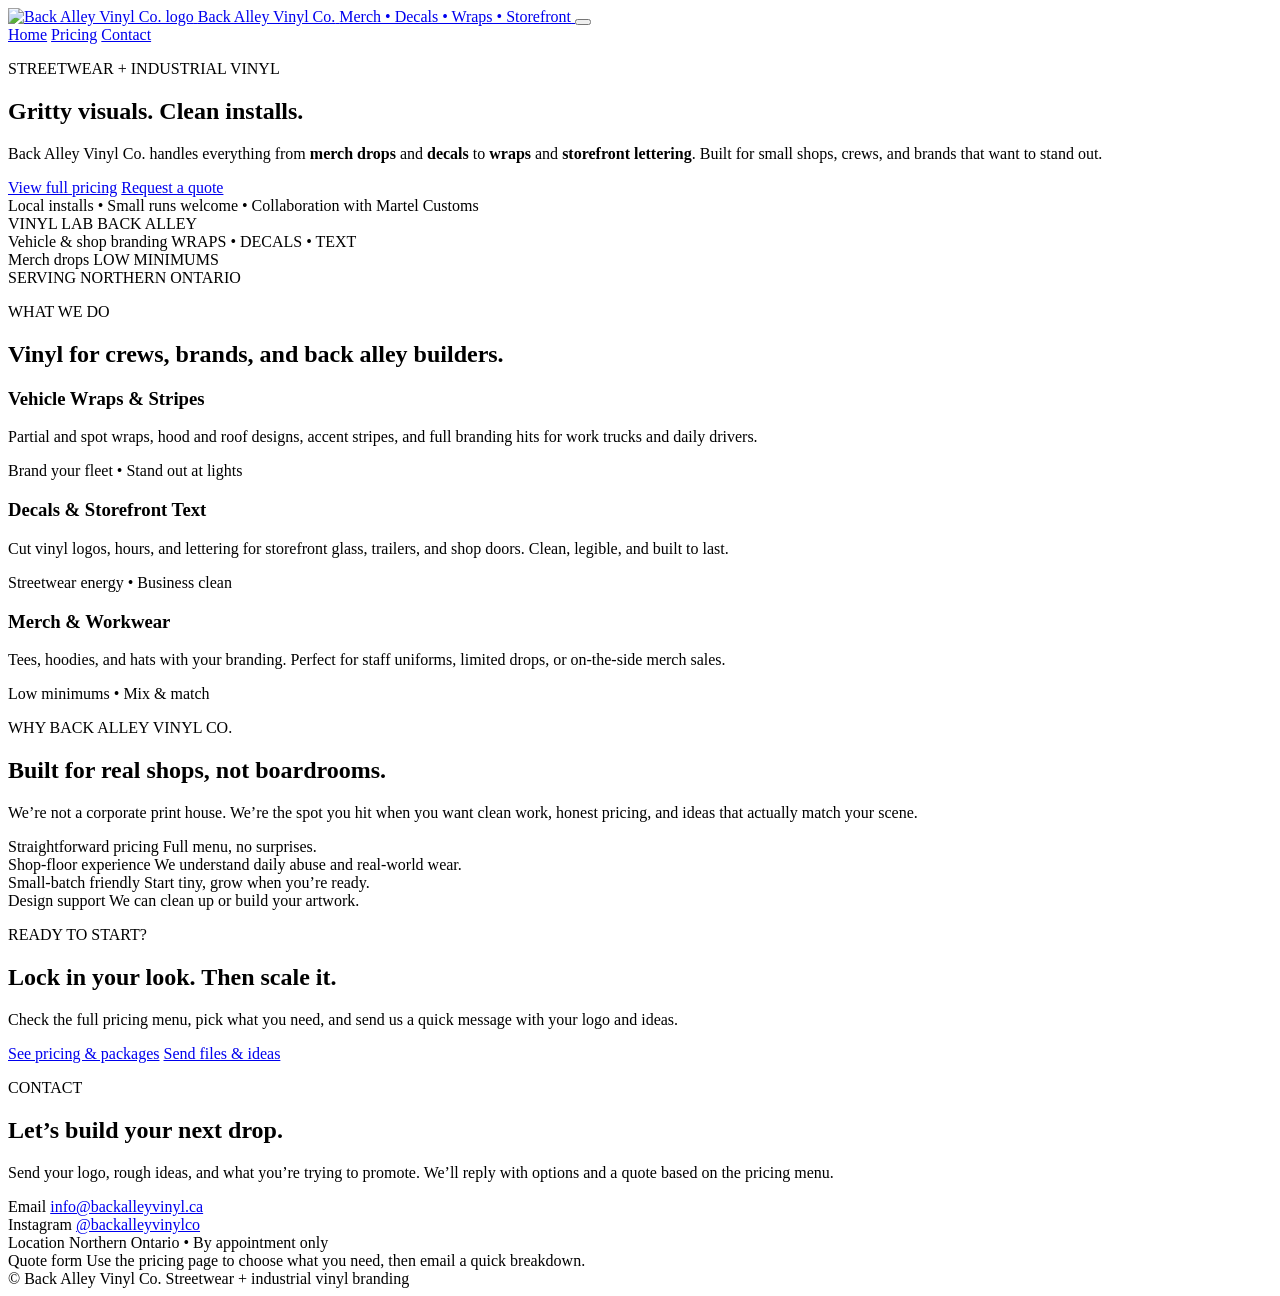
==== index.html @ c007a525 "Add initial HTML structure for website" ====
<!doctype html>
<html lang="en">
<head>
  <meta charset="utf-8" />
  <title>Back Alley Vinyl Co. | Streetwear Vinyl & Marketing</title>
  <meta name="viewport" content="width=device-width, initial-scale=1" />
  <link rel="stylesheet" href="styles.css" />
  <link rel="preconnect" href="https://fonts.googleapis.com">
  <link rel="preconnect" href="https://fonts.gstatic.com" crossorigin>
  <link href="https://fonts.googleapis.com/css2?family=Oswald:wght@400;600;700&family=Inter:wght@300;400;500;600&display=swap" rel="stylesheet">
</head>
<body>
  <header class="site-header">
    <div class="container header-inner">
      <a href="index.html" class="brand">
        <img src="assets/back-alley-vinyl-logo.png" alt="Back Alley Vinyl Co. logo" class="brand-logo">
        <span class="brand-text">
          <span class="brand-title">Back Alley Vinyl Co.</span>
          <span class="brand-subtitle">Merch • Decals • Wraps • Storefront</span>
        </span>
      </a>

      <button class="nav-toggle" id="navToggle" aria-label="Toggle navigation">
        <span></span><span></span>
      </button>

      <nav class="main-nav" id="mainNav">
        <a href="index.html" class="nav-link active">Home</a>
        <a href="pricing.html" class="nav-link">Pricing</a>
        <a href="#contact" class="nav-link">Contact</a>
      </nav>
    </div>
  </header>

  <main>
    <!-- HERO -->
    <section class="hero">
      <div class="container hero-inner">
        <div class="hero-copy">
          <p class="eyebrow">STREETWEAR + INDUSTRIAL VINYL</p>
          <h1>Gritty visuals. Clean installs.</h1>
          <p class="hero-text">
            Back Alley Vinyl Co. handles everything from <strong>merch drops</strong> and 
            <strong>decals</strong> to <strong>wraps</strong> and <strong>storefront lettering</strong>.
            Built for small shops, crews, and brands that want to stand out.
          </p>
          <div class="hero-actions">
            <a href="pricing.html" class="btn primary">View full pricing</a>
            <a href="#contact" class="btn ghost">Request a quote</a>
          </div>
          <div class="hero-footnote">
            Local installs • Small runs welcome • Collaboration with Martel Customs
          </div>
        </div>
        <div class="hero-panel">
          <div class="hero-tag hero-tag-top">
            <span class="hero-tag-label">VINYL LAB</span>
            <span class="hero-tag-value">BACK ALLEY</span>
          </div>
          <div class="hero-frame">
            <div class="hero-grid hero-grid-top"></div>
            <div class="hero-grid hero-grid-bottom"></div>
            <div class="hero-stats">
              <div>
                <span class="stat-label">Vehicle & shop branding</span>
                <span class="stat-value">WRAPS • DECALS • TEXT</span>
              </div>
              <div>
                <span class="stat-label">Merch drops</span>
                <span class="stat-value">LOW MINIMUMS</span>
              </div>
            </div>
          </div>
          <div class="hero-tag hero-tag-bottom">
            <span class="hero-tag-label">SERVING</span>
            <span class="hero-tag-value">NORTHERN ONTARIO</span>
          </div>
        </div>
      </div>
    </section>

    <!-- WHAT WE DO -->
    <section class="section section-striped">
      <div class="container">
        <div class="section-header">
          <p class="eyebrow">WHAT WE DO</p>
          <h2>Vinyl for crews, brands, and back alley builders.</h2>
        </div>
        <div class="card-grid">
          <article class="card">
            <h3>Vehicle Wraps & Stripes</h3>
            <p>
              Partial and spot wraps, hood and roof designs, accent stripes, and full branding hits for work trucks and daily drivers.
            </p>
            <p class="card-tag">Brand your fleet • Stand out at lights</p>
          </article>

          <article class="card">
            <h3>Decals & Storefront Text</h3>
            <p>
              Cut vinyl logos, hours, and lettering for storefront glass, trailers, and shop doors. Clean, legible, and built to last.
            </p>
            <p class="card-tag">Streetwear energy • Business clean</p>
          </article>

          <article class="card">
            <h3>Merch & Workwear</h3>
            <p>
              Tees, hoodies, and hats with your branding. Perfect for staff uniforms, limited drops, or on-the-side merch sales.
            </p>
            <p class="card-tag">Low minimums • Mix & match</p>
          </article>
        </div>
      </div>
    </section>

    <!-- WHY US -->
    <section class="section">
      <div class="container split">
        <div>
          <p class="eyebrow">WHY BACK ALLEY VINYL CO.</p>
          <h2>Built for real shops, not boardrooms.</h2>
          <p>
            We’re not a corporate print house. We’re the spot you hit when you want clean work,
            honest pricing, and ideas that actually match your scene.
          </p>
        </div>
        <div class="pill-grid">
          <div class="pill">
            <span class="pill-label">Straightforward pricing</span>
            <span class="pill-note">Full menu, no surprises.</span>
          </div>
          <div class="pill">
            <span class="pill-label">Shop-floor experience</span>
            <span class="pill-note">We understand daily abuse and real-world wear.</span>
          </div>
          <div class="pill">
            <span class="pill-label">Small-batch friendly</span>
            <span class="pill-note">Start tiny, grow when you’re ready.</span>
          </div>
          <div class="pill">
            <span class="pill-label">Design support</span>
            <span class="pill-note">We can clean up or build your artwork.</span>
          </div>
        </div>
      </div>
    </section>

    <!-- CTA STRIP -->
    <section class="section section-cta">
      <div class="container cta-inner">
        <div>
          <p class="eyebrow">READY TO START?</p>
          <h2>Lock in your look. Then scale it.</h2>
          <p>
            Check the full pricing menu, pick what you need, and send us a quick message with your logo and ideas.
          </p>
        </div>
        <div class="cta-actions">
          <a href="pricing.html" class="btn primary">See pricing & packages</a>
          <a href="#contact" class="btn outline">Send files & ideas</a>
        </div>
      </div>
    </section>

    <!-- CONTACT -->
    <section class="section" id="contact">
      <div class="container split">
        <div>
          <p class="eyebrow">CONTACT</p>
          <h2>Let’s build your next drop.</h2>
          <p>
            Send your logo, rough ideas, and what you’re trying to promote. We’ll reply with options and a quote based on the pricing menu.
          </p>
        </div>
        <div class="contact-block">
          <div class="contact-row">
            <span class="contact-label">Email</span>
            <a href="mailto:info@backalleyvinyl.ca" class="contact-value">info@backalleyvinyl.ca</a>
          </div>
          <div class="contact-row">
            <span class="contact-label">Instagram</span>
            <a href="https://instagram.com" target="_blank" rel="noopener" class="contact-value">@backalleyvinylco</a>
          </div>
          <div class="contact-row">
            <span class="contact-label">Location</span>
            <span class="contact-value">Northern Ontario • By appointment only</span>
          </div>
          <div class="contact-row">
            <span class="contact-label">Quote form</span>
            <span class="contact-value">Use the pricing page to choose what you need, then email a quick breakdown.</span>
          </div>
        </div>
      </div>
    </section>
  </main>

  <footer class="site-footer">
    <div class="container footer-inner">
      <span>© <span id="year"></span> Back Alley Vinyl Co.</span>
      <span class="footer-note">Streetwear + industrial vinyl branding</span>
    </div>
  </footer>

  <script src="script.js"></script>
</body>
</html>
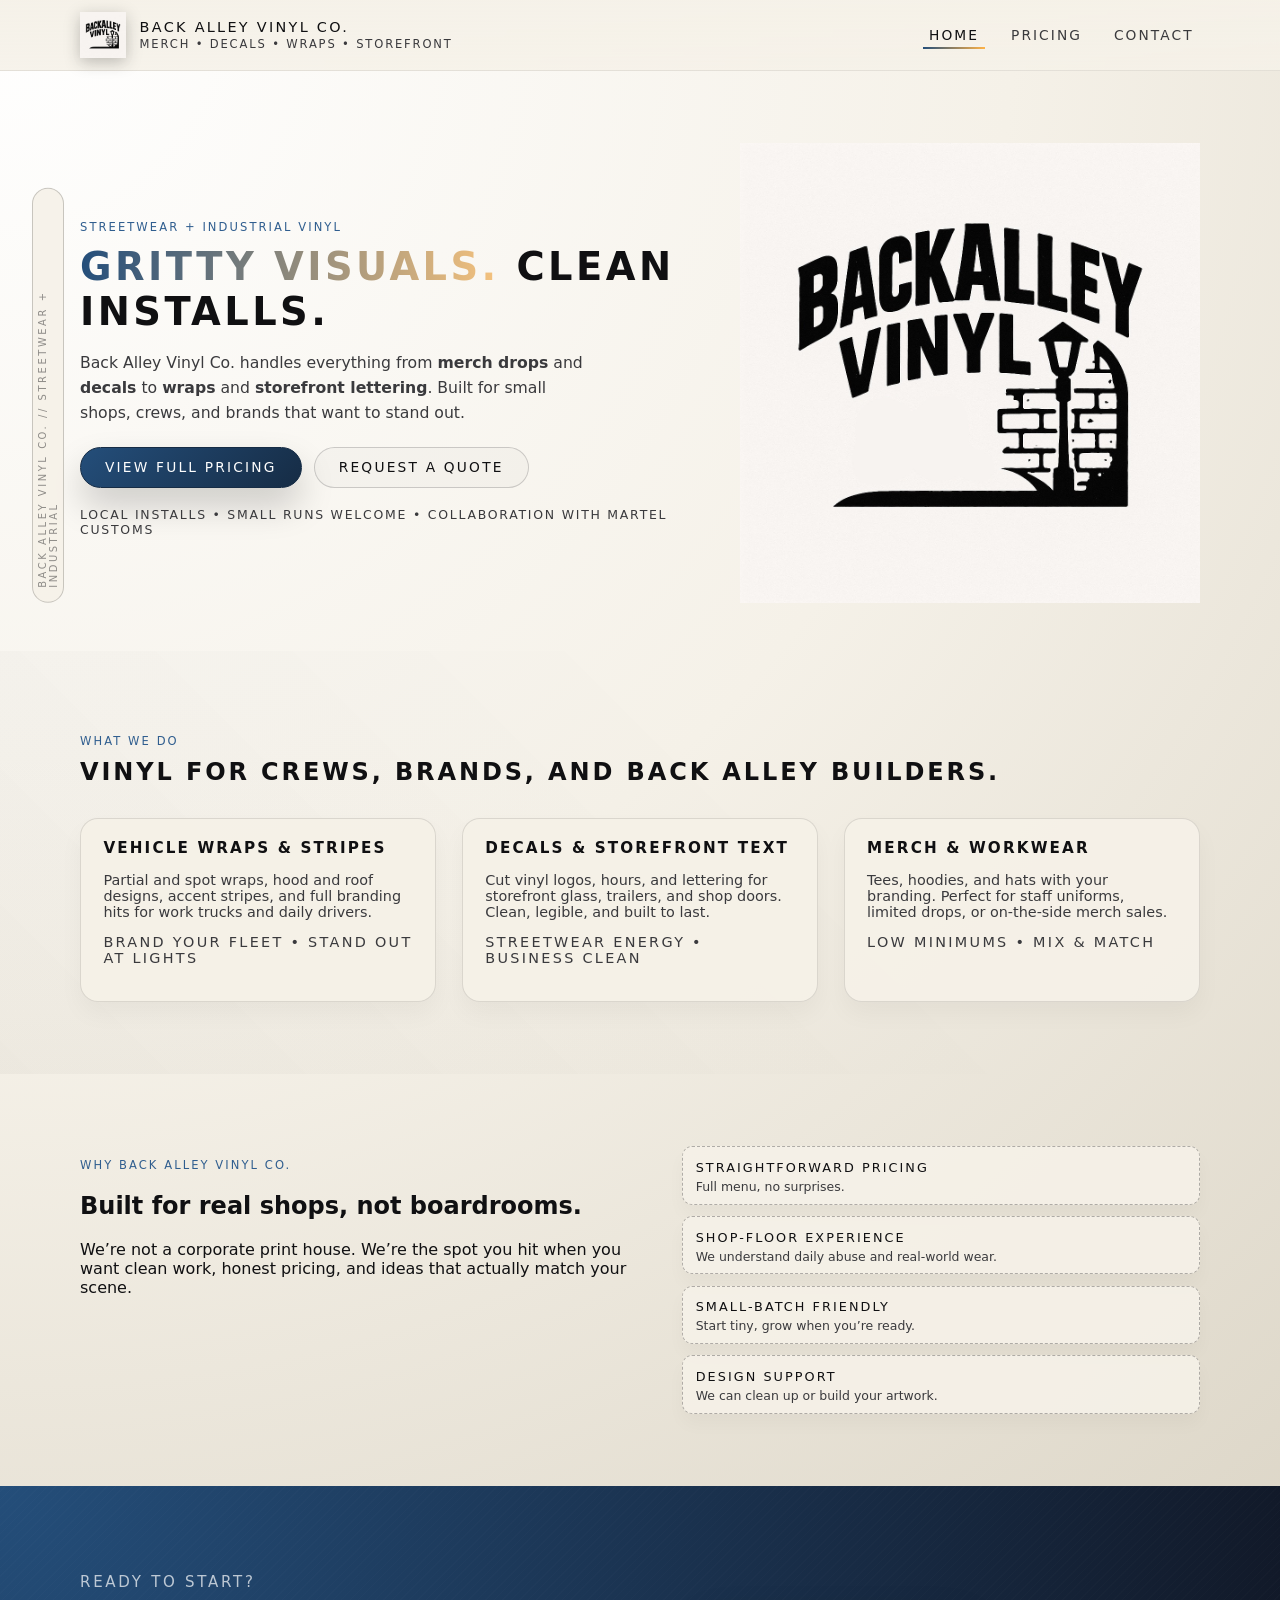
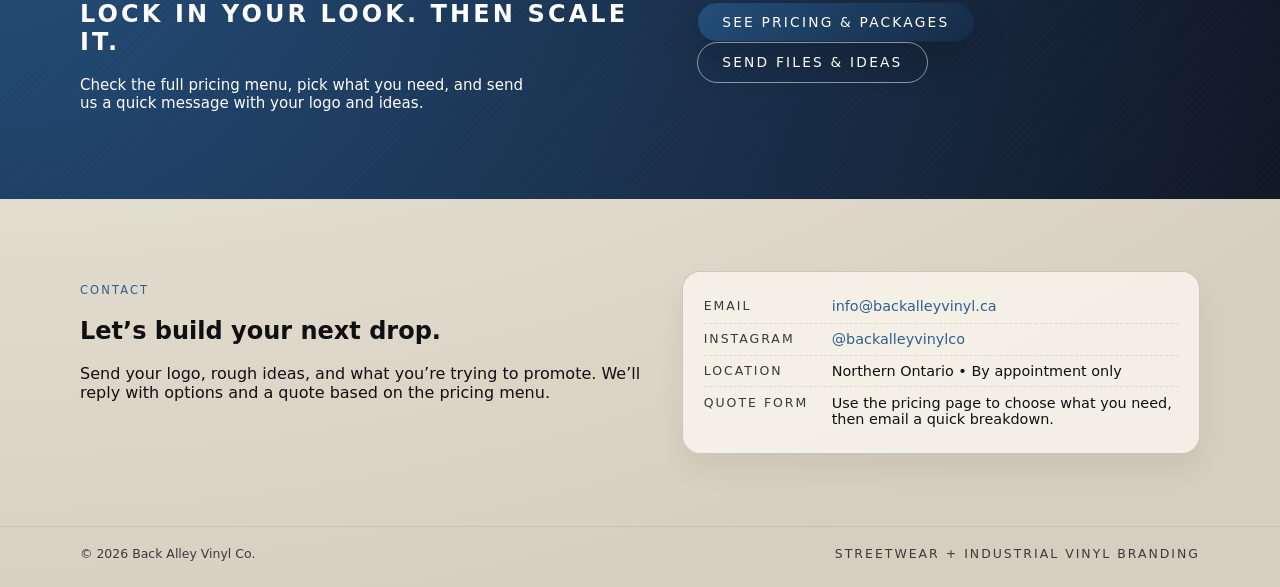
==== commit ce0e8089: "Refactor hero section in index.html Removed unnecessary elements and updated the heading." ====
--- a/index.html
+++ b/index.html
@@ -38,7 +38,7 @@
       <div class="container hero-inner">
         <div class="hero-copy">
           <p class="eyebrow">STREETWEAR + INDUSTRIAL VINYL</p>
-          <h1>Gritty visuals. Clean installs.</h1>
+          <h1><span>Gritty visuals.</span> Clean installs.</h1>
           <p class="hero-text">
             Back Alley Vinyl Co. handles everything from <strong>merch drops</strong> and 
             <strong>decals</strong> to <strong>wraps</strong> and <strong>storefront lettering</strong>.
@@ -52,28 +52,12 @@
             Local installs • Small runs welcome • Collaboration with Martel Customs
           </div>
         </div>
+
+        <!-- GRUNGY LOGO PANEL -->
         <div class="hero-panel">
-          <div class="hero-tag hero-tag-top">
-            <span class="hero-tag-label">VINYL LAB</span>
-            <span class="hero-tag-value">BACK ALLEY</span>
-          </div>
-          <div class="hero-frame">
-            <div class="hero-grid hero-grid-top"></div>
-            <div class="hero-grid hero-grid-bottom"></div>
-            <div class="hero-stats">
-              <div>
-                <span class="stat-label">Vehicle & shop branding</span>
-                <span class="stat-value">WRAPS • DECALS • TEXT</span>
-              </div>
-              <div>
-                <span class="stat-label">Merch drops</span>
-                <span class="stat-value">LOW MINIMUMS</span>
-              </div>
-            </div>
-          </div>
-          <div class="hero-tag hero-tag-bottom">
-            <span class="hero-tag-label">SERVING</span>
-            <span class="hero-tag-value">NORTHERN ONTARIO</span>
+          <div class="logo-sticker-frame">
+            <div class="sticker-edge"></div>
+            <img src="assets/back-alley-vinyl-logo.png" alt="Back Alley Vinyl Logo" class="hero-logo-grunge" />
           </div>
         </div>
       </div>
--- a/styles.css
+++ b/styles.css
@@ -0,0 +1,962 @@
+:root {
+  --bone: #f5f1e8;
+  --bone-deep: #e4ddcf;
+  --blue: #244e7a;
+  --blue-soft: #305e8f;
+  --ink: #101012;
+  --ink-soft: #3a3a3d;
+  --accent: #ffb347;
+  --accent-soft: #f6c37e;
+  --border: #28282c;
+  --radius-lg: 18px;
+  --radius-md: 10px;
+  --shadow-soft: 0 18px 35px rgba(0, 0, 0, 0.18);
+}
+
+*,
+*::before,
+*::after {
+  box-sizing: border-box;
+}
+
+html, body {
+  margin: 0;
+  padding: 0;
+  background:
+    radial-gradient(circle at top left, #ffffff 0, var(--bone) 40%, #d6cfbf 90%),
+    repeating-linear-gradient(
+      -45deg,
+      rgba(0, 0, 0, 0.02) 0,
+      rgba(0, 0, 0, 0.02) 1px,
+      transparent 1px,
+      transparent 6px
+    );
+  color: var(--ink);
+  font-family: 'Inter', system-ui, -apple-system, BlinkMacSystemFont, sans-serif;
+  text-rendering: optimizeLegibility;
+  -webkit-font-smoothing: antialiased;
+}
+
+img {
+  max-width: 100%;
+  display: block;
+}
+
+/* LAYOUT */
+
+.container {
+  width: min(1120px, 100% - 2.4rem);
+  margin: 0 auto;
+}
+
+.section {
+  padding: 4.5rem 0;
+}
+
+.section-striped {
+  position: relative;
+  overflow: hidden;
+}
+
+.section-striped::before {
+  content: "";
+  position: absolute;
+  inset: -50%;
+  background:
+    linear-gradient(
+      135deg,
+      rgba(16, 16, 18, 0.04) 0,
+      rgba(16, 16, 18, 0.04) 1px,
+      transparent 1px,
+      transparent 12px
+    ),
+    linear-gradient(
+      45deg,
+      rgba(16, 16, 18, 0.06),
+      transparent 60%
+    );
+  opacity: 0.9;
+  pointer-events: none;
+}
+
+.section-striped > .container {
+  position: relative;
+  z-index: 1;
+}
+
+.section-tight {
+  padding-top: 3.2rem;
+  padding-bottom: 2.4rem;
+}
+
+/* HEADER */
+
+.site-header {
+  position: sticky;
+  top: 0;
+  z-index: 30;
+  backdrop-filter: blur(18px);
+  background:
+    linear-gradient(to bottom, rgba(245, 241, 232, 0.96), rgba(245, 241, 232, 0.88));
+  border-bottom: 1px solid rgba(16, 16, 18, 0.08);
+}
+
+.header-inner {
+  display: flex;
+  align-items: center;
+  justify-content: space-between;
+  padding-block: 0.75rem;
+  gap: 1.5rem;
+}
+
+.brand {
+  display: flex;
+  align-items: center;
+  gap: 0.85rem;
+  text-decoration: none;
+  color: inherit;
+}
+
+.brand-logo {
+  height: 46px;
+  width: auto;
+  object-fit: contain;
+  filter: drop-shadow(0 4px 8px rgba(0, 0, 0, 0.24));
+}
+
+.brand-text {
+  display: flex;
+  flex-direction: column;
+  gap: 0.1rem;
+}
+
+.brand-title {
+  font-family: 'Oswald', system-ui, sans-serif;
+  letter-spacing: 0.16em;
+  text-transform: uppercase;
+  font-size: 0.9rem;
+}
+
+.brand-subtitle {
+  font-size: 0.72rem;
+  text-transform: uppercase;
+  letter-spacing: 0.16em;
+  color: var(--ink-soft);
+}
+
+/* NAV */
+
+.main-nav {
+  display: flex;
+  align-items: center;
+  gap: 1.2rem;
+}
+
+.nav-link {
+  font-size: 0.86rem;
+  letter-spacing: 0.15em;
+  text-transform: uppercase;
+  color: var(--ink-soft);
+  text-decoration: none;
+  padding: 0.5rem 0.4rem;
+  position: relative;
+}
+
+.nav-link::after {
+  content: "";
+  position: absolute;
+  left: 0;
+  bottom: 0.1rem;
+  width: 0;
+  height: 2px;
+  background: linear-gradient(90deg, var(--blue), var(--accent));
+  transition: width 0.18s ease-out;
+}
+
+.nav-link:hover::after {
+  width: 100%;
+}
+
+.nav-link.active {
+  color: var(--ink);
+}
+
+.nav-link.active::after {
+  width: 100%;
+}
+
+/* NAV TOGGLE (MOBILE) */
+
+.nav-toggle {
+  display: none;
+  flex-direction: column;
+  gap: 4px;
+  background: none;
+  border: 1px solid rgba(16, 16, 18, 0.32);
+  padding: 4px 6px;
+  border-radius: 999px;
+}
+
+.nav-toggle span {
+  display: block;
+  width: 20px;
+  height: 2px;
+  background: var(--ink);
+}
+
+/* HERO */
+
+.hero {
+  position: relative;
+  padding: 4.5rem 0 3rem;
+}
+
+.hero::before {
+  content: "";
+  position: absolute;
+  inset: -40px 0 auto;
+  height: 56%;
+  background: linear-gradient(135deg, rgba(36, 78, 122, 0.16), transparent 55%);
+  transform-origin: left top;
+  transform: skewY(-3deg);
+  z-index: -1;
+}
+
+.hero-inner {
+  display: grid;
+  grid-template-columns: minmax(0, 1.35fr) minmax(0, 1fr);
+  gap: 2.5rem;
+  align-items: center;
+  position: relative;
+}
+
+/* SIDE LABEL STRIP */
+
+.hero-inner::before {
+  content: "BACK ALLEY VINYL CO. // STREETWEAR + INDUSTRIAL";
+  position: absolute;
+  left: -48px;
+  top: 2.8rem;
+  writing-mode: vertical-rl;
+  transform: rotate(180deg);
+  font-size: 0.62rem;
+  letter-spacing: 0.26em;
+  text-transform: uppercase;
+  color: rgba(16, 16, 18, 0.45);
+  background: rgba(245, 241, 232, 0.9);
+  border-radius: 999px;
+  padding: 0.9rem 0.25rem;
+  border: 1px solid rgba(16, 16, 18, 0.2);
+}
+
+/* HERO COPY */
+
+.eyebrow {
+  font-size: 0.72rem;
+  letter-spacing: 0.18em;
+  text-transform: uppercase;
+  color: var(--blue-soft);
+  margin-bottom: 0.6rem;
+}
+
+.hero h1 {
+  font-family: 'Oswald', system-ui, sans-serif;
+  font-size: clamp(2.4rem, 3vw, 2.9rem);
+  letter-spacing: 0.09em;
+  text-transform: uppercase;
+  margin: 0 0 0.8rem;
+}
+
+.hero h1 span {
+  display: inline-block;
+  background: linear-gradient(90deg, var(--blue), var(--accent-soft));
+  -webkit-background-clip: text;
+  color: transparent;
+}
+
+.hero-text {
+  max-width: 32rem;
+  font-size: 0.98rem;
+  line-height: 1.6;
+  color: var(--ink-soft);
+}
+
+.hero-actions {
+  display: flex;
+  gap: 0.75rem;
+  flex-wrap: wrap;
+  margin-top: 1.4rem;
+}
+
+.btn {
+  display: inline-flex;
+  align-items: center;
+  justify-content: center;
+  padding: 0.7rem 1.5rem;
+  border-radius: 999px;
+  border: 1px solid transparent;
+  font-size: 0.86rem;
+  letter-spacing: 0.16em;
+  text-transform: uppercase;
+  text-decoration: none;
+  cursor: pointer;
+  transition:
+    transform 0.12s ease-out,
+    box-shadow 0.12s ease-out,
+    background 0.12s ease-out,
+    border-color 0.12s ease-out,
+    color 0.12s ease-out;
+}
+
+.btn.primary {
+  background: linear-gradient(135deg, var(--blue), #162c45);
+  color: #fdfdfd;
+  box-shadow: var(--shadow-soft);
+  border-color: #162c45;
+}
+
+.btn.primary:hover {
+  transform: translateY(-2px) rotate(-0.5deg);
+  box-shadow: 0 22px 40px rgba(0, 0, 0, 0.3);
+}
+
+.btn.ghost {
+  background: rgba(16, 16, 18, 0.02);
+  color: var(--ink);
+  border-color: rgba(16, 16, 18, 0.18);
+}
+
+.btn.ghost:hover {
+  background: rgba(16, 16, 18, 0.08);
+  transform: translateY(-1px);
+}
+
+.btn.outline {
+  background: transparent;
+  border-color: var(--ink-soft);
+  color: var(--ink);
+}
+
+.btn.outline:hover {
+  background: rgba(16, 16, 18, 0.06);
+  transform: translateY(-1px);
+}
+
+.hero-footnote {
+  margin-top: 1.2rem;
+  font-size: 0.78rem;
+  text-transform: uppercase;
+  letter-spacing: 0.14em;
+  color: var(--ink-soft);
+}
+
+/* HERO PANEL */
+
+.hero-panel {
+  position: relative;
+  perspective: 1600px;
+}
+
+.hero-frame {
+  border-radius: 22px;
+  border: 1px solid rgba(16, 16, 18, 0.5);
+  background:
+    radial-gradient(circle at top, rgba(36, 78, 122, 0.8), rgba(5, 7, 12, 0.98));
+  padding: 1.4rem;
+  box-shadow: 0 22px 45px rgba(0, 0, 0, 0.55);
+  position: relative;
+  overflow: hidden;
+  min-height: 260px;
+  transform: rotate3d(1, -1.3, 0, 10deg) translateY(4px);
+  transition: transform 0.2s ease-out, box-shadow 0.2s ease-out;
+}
+
+.hero-panel:hover .hero-frame {
+  transform: rotate3d(1, -1.3, 0, 6deg) translateY(0);
+  box-shadow: 0 28px 55px rgba(0, 0, 0, 0.7);
+}
+
+.hero-grid {
+  position: absolute;
+  inset: 0;
+  background-image:
+    linear-gradient(rgba(255, 255, 255, 0.06) 1px, transparent 1px),
+    linear-gradient(90deg, rgba(255, 255, 255, 0.06) 1px, transparent 1px);
+  background-size: 18px 18px;
+  opacity: 0.5;
+  pointer-events: none;
+}
+
+.hero-grid-bottom {
+  background-image:
+    radial-gradient(circle at 80% 140%, rgba(0, 0, 0, 0.9), transparent 45%);
+}
+
+.hero-stats {
+  position: relative;
+  display: grid;
+  grid-template-columns: 1fr;
+  gap: 1.2rem;
+  margin-top: 0.4rem;
+  color: #f8f8f8;
+}
+
+.hero-stats::before {
+  content: "";
+  position: absolute;
+  inset: -40px;
+  background: radial-gradient(circle at top left, rgba(255, 179, 71, 0.16), transparent 60%);
+}
+
+.hero-stats > div {
+  position: relative;
+  z-index: 1;
+}
+
+.stat-label {
+  font-size: 0.78rem;
+  text-transform: uppercase;
+  letter-spacing: 0.16em;
+  opacity: 0.7;
+}
+
+.stat-value {
+  display: block;
+  margin-top: 0.2rem;
+  font-family: 'Oswald', system-ui, sans-serif;
+  letter-spacing: 0.18em;
+  font-size: 0.9rem;
+}
+
+/* HERO TAGS */
+
+.hero-tag {
+  position: relative;
+  display: inline-flex;
+  align-items: center;
+  gap: 0.6rem;
+  border-radius: 999px;
+  padding: 0.4rem 0.7rem;
+  border: 1px solid rgba(16, 16, 18, 0.4);
+  background: rgba(245, 241, 232, 0.9);
+  backdrop-filter: blur(16px);
+  box-shadow: 0 12px 24px rgba(0, 0, 0, 0.2);
+  animation: floatTag 5.5s ease-in-out infinite alternate;
+}
+
+.hero-tag-top {
+  position: absolute;
+  top: -0.8rem;
+  left: 1.8rem;
+}
+
+.hero-tag-bottom {
+  position: absolute;
+  bottom: -0.8rem;
+  right: 1rem;
+  animation-delay: 1.4s;
+}
+
+.hero-tag-label {
+  font-size: 0.62rem;
+  letter-spacing: 0.16em;
+  text-transform: uppercase;
+  color: var(--ink-soft);
+}
+
+.hero-tag-value {
+  font-size: 0.75rem;
+  letter-spacing: 0.18em;
+  text-transform: uppercase;
+}
+
+@keyframes floatTag {
+  0% {
+    transform: translateY(0px);
+  }
+  100% {
+    transform: translateY(4px);
+  }
+}
+
+/* SECTION TITLES */
+
+.section-header h2 {
+  font-family: 'Oswald', system-ui, sans-serif;
+  text-transform: uppercase;
+  letter-spacing: 0.12em;
+  margin: 0.2rem 0 0;
+}
+
+/* CARD GRID */
+
+.card-grid {
+  display: grid;
+  grid-template-columns: repeat(3, minmax(0, 1fr));
+  gap: 1.6rem;
+  margin-top: 2rem;
+}
+
+.card {
+  background: rgba(245, 241, 232, 0.96);
+  border-radius: var(--radius-lg);
+  border: 1px solid rgba(16, 16, 18, 0.12);
+  padding: 1.3rem 1.4rem;
+  box-shadow: 0 12px 24px rgba(0, 0, 0, 0.04);
+  position: relative;
+  overflow: hidden;
+  transform-origin: center;
+  transition: transform 0.14s ease-out, box-shadow 0.14s ease-out, border-color 0.14s ease-out;
+}
+
+.card::before {
+  content: "";
+  position: absolute;
+  inset: 0;
+  background:
+    radial-gradient(circle at top left, rgba(36, 78, 122, 0.18), transparent 55%),
+    linear-gradient(135deg, rgba(0, 0, 0, 0.05), transparent 60%);
+  opacity: 0;
+  mix-blend-mode: multiply;
+  transition: opacity 0.18s ease-out;
+}
+
+.card:hover {
+  transform: translateY(-4px) rotate(-0.8deg);
+  box-shadow: 0 18px 38px rgba(0, 0, 0, 0.18);
+  border-color: rgba(36, 78, 122, 0.4);
+}
+
+.card:hover::before {
+  opacity: 1;
+}
+
+.card h3 {
+  font-family: 'Oswald', system-ui, sans-serif;
+  text-transform: uppercase;
+  letter-spacing: 0.14em;
+  font-size: 0.95rem;
+  margin: 0 0 0.7rem;
+}
+
+.card p {
+  position: relative;
+  z-index: 1;
+  font-size: 0.9rem;
+  color: var(--ink-soft);
+}
+
+.card-tag {
+  margin-top: 0.9rem;
+  font-size: 0.75rem;
+  text-transform: uppercase;
+  letter-spacing: 0.16em;
+  color: var(--blue-soft);
+}
+
+/* SPLIT LAYOUT */
+
+.split {
+  display: grid;
+  grid-template-columns: minmax(0, 1.1fr) minmax(0, 1fr);
+  gap: 2rem;
+  align-items: flex-start;
+}
+
+/* PILLS */
+
+.pill-grid {
+  display: grid;
+  grid-template-columns: 1fr;
+  gap: 0.7rem;
+}
+
+.pill {
+  border-radius: var(--radius-md);
+  border: 1px dashed rgba(16, 16, 18, 0.3);
+  padding: 0.6rem 0.8rem;
+  background: rgba(245, 241, 232, 0.9);
+  box-shadow: 0 10px 18px rgba(0, 0, 0, 0.03);
+}
+
+.pill-label {
+  font-size: 0.8rem;
+  text-transform: uppercase;
+  letter-spacing: 0.16em;
+}
+
+.pill-note {
+  display: block;
+  margin-top: 0.2rem;
+  font-size: 0.78rem;
+  color: var(--ink-soft);
+}
+
+/* CTA STRIP */
+
+.section-cta {
+  position: relative;
+  overflow: hidden;
+  background: radial-gradient(circle at top left, var(--blue), #111827);
+  color: #fdfdfd;
+}
+
+.section-cta::before {
+  content: "";
+  position: absolute;
+  inset: 0;
+  background:
+    repeating-linear-gradient(
+      -45deg,
+      rgba(255, 255, 255, 0.06),
+      rgba(255, 255, 255, 0.06) 1px,
+      transparent 1px,
+      transparent 6px
+    );
+  opacity: 0.2;
+  pointer-events: none;
+}
+
+.section-cta > .container {
+  position: relative;
+  z-index: 1;
+}
+
+.cta-inner {
+  display: flex;
+  justify-content: space-between;
+  align-items: center;
+  gap: 1.8rem;
+}
+
+.section-cta .eyebrow {
+  color: rgba(255, 255, 255, 0.7);
+}
+
+.section-cta h2 {
+  margin-top: 0.2rem;
+  font-family: 'Oswald', system-ui, sans-serif;
+  text-transform: uppercase;
+  letter-spacing: 0.13em;
+}
+
+.section-cta p {
+  font-size: 0.94rem;
+  max-width: 28rem;
+}
+
+.section-cta .btn.outline {
+  border-color: rgba(255, 255, 255, 0.5);
+  color: #fdfdfd;
+}
+
+.section-cta .btn.outline:hover {
+  background: rgba(0, 0, 0, 0.15);
+}
+
+/* CONTACT */
+
+.contact-block {
+  border-radius: var(--radius-lg);
+  border: 1px solid rgba(16, 16, 18, 0.18);
+  padding: 1.2rem 1.3rem;
+  background: rgba(245, 241, 232, 0.96);
+  box-shadow: 0 16px 28px rgba(0, 0, 0, 0.06);
+}
+
+.contact-row {
+  display: grid;
+  grid-template-columns: 120px minmax(0, 1fr);
+  gap: 0.5rem;
+  padding-block: 0.45rem;
+  border-bottom: 1px dashed rgba(16, 16, 18, 0.1);
+}
+
+.contact-row:last-child {
+  border-bottom: none;
+}
+
+.contact-label {
+  font-size: 0.78rem;
+  text-transform: uppercase;
+  letter-spacing: 0.16em;
+  color: var(--ink-soft);
+}
+
+.contact-value {
+  font-size: 0.9rem;
+}
+
+.contact-value a,
+.contact-row a {
+  color: var(--blue-soft);
+  text-decoration: none;
+  border-bottom: 1px dashed transparent;
+}
+
+.contact-row a:hover {
+  border-bottom-color: var(--blue-soft);
+}
+
+/* PRICING PAGE */
+
+.section-intro {
+  max-width: 40rem;
+  font-size: 0.96rem;
+  color: var(--ink-soft);
+}
+
+.pricing-note {
+  display: flex;
+  flex-wrap: wrap;
+  gap: 0.5rem;
+  margin-top: 1rem;
+}
+
+.pricing-pill {
+  font-size: 0.74rem;
+  text-transform: uppercase;
+  letter-spacing: 0.16em;
+  border-radius: 999px;
+  border: 1px dashed rgba(16, 16, 18, 0.35);
+  padding: 0.35rem 0.75rem;
+  background: rgba(245, 241, 232, 0.95);
+}
+
+.pricing-grid {
+  display: grid;
+  grid-template-columns: repeat(2, minmax(0, 1fr));
+  gap: 1.8rem;
+  align-items: flex-start;
+}
+
+.pricing-col {
+  display: flex;
+  flex-direction: column;
+  gap: 0.6rem;
+}
+
+/* ACCORDION */
+
+.accordion {
+  width: 100%;
+  border-radius: var(--radius-md);
+  border: 1px solid rgba(16, 16, 18, 0.25);
+  background: linear-gradient(135deg, rgba(245, 241, 232, 0.96), rgba(228, 221, 207, 0.96));
+  padding: 0.8rem 0.95rem;
+  display: flex;
+  justify-content: space-between;
+  align-items: center;
+  cursor: pointer;
+  text-align: left;
+  font: inherit;
+  box-shadow: 0 10px 20px rgba(0, 0, 0, 0.05);
+  transition: transform 0.12s ease-out, box-shadow 0.12s ease-out, border-color 0.12s ease-out;
+}
+
+.accordion:hover {
+  transform: translateY(-2px);
+  box-shadow: 0 14px 26px rgba(0, 0, 0, 0.08);
+  border-color: rgba(36, 78, 122, 0.5);
+}
+
+.accordion-title {
+  font-size: 0.82rem;
+  letter-spacing: 0.16em;
+  text-transform: uppercase;
+}
+
+.accordion-icon {
+  font-size: 1rem;
+  transform-origin: center;
+  transition: transform 0.16s ease-out;
+}
+
+.accordion.open .accordion-icon {
+  transform: rotate(45deg);
+}
+
+.accordion-panel {
+  max-height: 0;
+  overflow: hidden;
+  transition: max-height 0.22s ease-out, opacity 0.18s ease-out;
+  opacity: 0;
+}
+
+.accordion-panel.open {
+  opacity: 1;
+  margin-top: 0.3rem;
+}
+
+/* PRICE LIST */
+
+.price-list {
+  list-style: none;
+  margin: 0;
+  padding: 0.3rem 0.2rem 0.8rem;
+  border-radius: var(--radius-md);
+}
+
+.price-list li {
+  padding: 0.55rem 0.45rem;
+  border-bottom: 1px dashed rgba(16, 16, 18, 0.12);
+}
+
+.price-list li:last-child {
+  border-bottom: none;
+}
+
+.price-name {
+  display: block;
+  font-size: 0.9rem;
+  font-weight: 600;
+}
+
+.price-value {
+  float: right;
+  font-size: 0.86rem;
+  color: var(--blue-soft);
+  margin-left: 0.6rem;
+}
+
+.price-desc {
+  display: block;
+  clear: both;
+  font-size: 0.8rem;
+  color: var(--ink-soft);
+  margin-top: 0.15rem;
+}
+
+/* PRICING HOW-TO */
+
+.pricing-howto {
+  margin-top: 3rem;
+}
+
+.pricing-howto-card {
+  border-radius: var(--radius-lg);
+  border: 1px solid rgba(16, 16, 18, 0.24);
+  background: linear-gradient(135deg, rgba(36, 78, 122, 0.12), rgba(245, 241, 232, 0.96));
+  padding: 1.5rem 1.6rem;
+  box-shadow: 0 18px 30px rgba(0, 0, 0, 0.08);
+}
+
+.pricing-howto-card h2 {
+  font-family: 'Oswald', system-ui, sans-serif;
+  text-transform: uppercase;
+  letter-spacing: 0.12em;
+  margin-top: 0.3rem;
+}
+
+.pricing-howto-card ol {
+  margin-top: 0.9rem;
+  padding-left: 1.1rem;
+  font-size: 0.9rem;
+  color: var(--ink-soft);
+}
+
+.pricing-email {
+  margin-top: 0.9rem;
+  font-size: 0.9rem;
+}
+
+.pricing-footnote {
+  margin-top: 0.4rem;
+  font-size: 0.78rem;
+  color: var(--ink-soft);
+}
+
+/* FOOTER + TICKER STRIP */
+
+.site-footer {
+  padding: 1.2rem 0 1.6rem;
+  border-top: 1px solid rgba(16, 16, 18, 0.08);
+  position: relative;
+}
+
+.footer-inner {
+  display: flex;
+  justify-content: space-between;
+  align-items: center;
+  gap: 1rem;
+  font-size: 0.78rem;
+  color: var(--ink-soft);
+}
+
+.footer-note {
+  text-transform: uppercase;
+  letter-spacing: 0.16em;
+}
+
+/* RESPONSIVE */
+
+@media (max-width: 880px) {
+  .hero-inner {
+    grid-template-columns: minmax(0, 1fr);
+  }
+
+  .hero-inner::before {
+    display: none;
+  }
+
+  .hero-panel {
+    order: -1;
+  }
+
+  .card-grid {
+    grid-template-columns: repeat(2, minmax(0, 1fr));
+  }
+
+  .split {
+    grid-template-columns: minmax(0, 1fr);
+  }
+
+  .pricing-grid {
+    grid-template-columns: minmax(0, 1fr);
+  }
+
+  .cta-inner {
+    flex-direction: column;
+    align-items: flex-start;
+  }
+}
+
+@media (max-width: 680px) {
+  .header-inner {
+    align-items: center;
+  }
+
+  .nav-toggle {
+    display: inline-flex;
+  }
+
+  .main-nav {
+    position: absolute;
+    top: 100%;
+    right: 0;
+    left: 0;
+    background: rgba(245, 241, 232, 0.98);
+    border-bottom: 1px solid rgba(16, 16, 18, 0.12);
+    padding: 0.4rem 1.2rem 0.8rem;
+    flex-direction: column;
+    align-items: flex-start;
+    gap: 0.25rem;
+    display: none;
+  }
+
+  .main-nav.open {
+    display: flex;
+  }
+
+  .card-grid {
+    grid-template-columns: minmax(0, 1fr);
+  }
+
+  .contact-row {
+    grid-template-columns: 1fr;
+  }
+
+  .pricing-howto-card {
+    padding: 1.3rem 1.2rem;
+  }
+}
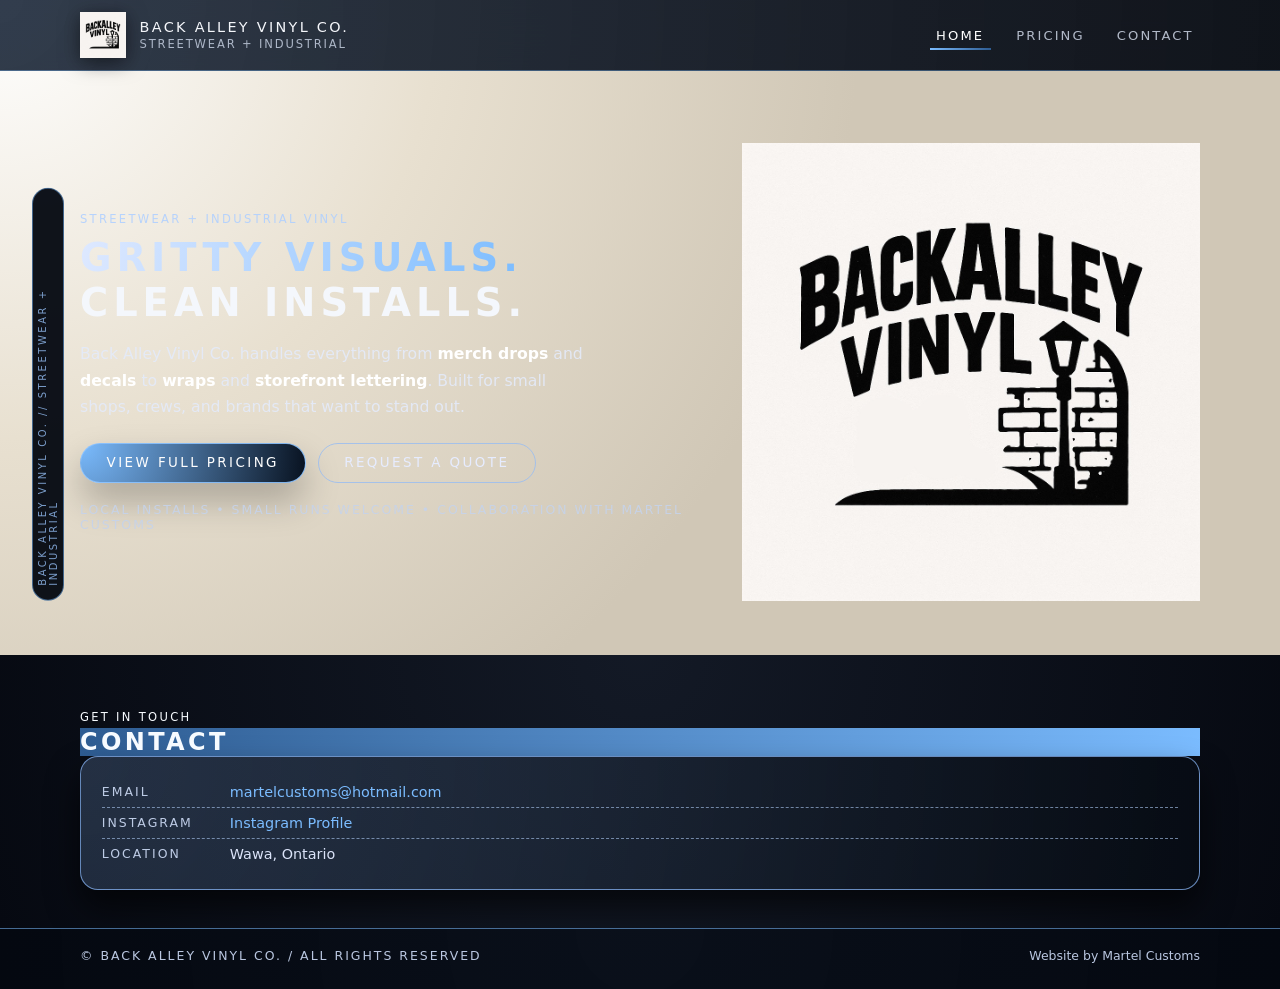
==== commit 9f86557e: "Refactor index.html for better structure and semantics Updated HTML structure and improved accessibi" ====
--- a/index.html
+++ b/index.html
@@ -1,191 +1,111 @@
-<!doctype html>
+<!DOCTYPE html>
 <html lang="en">
 <head>
-  <meta charset="utf-8" />
-  <title>Back Alley Vinyl Co. | Streetwear Vinyl & Marketing</title>
-  <meta name="viewport" content="width=device-width, initial-scale=1" />
-  <link rel="stylesheet" href="styles.css" />
-  <link rel="preconnect" href="https://fonts.googleapis.com">
-  <link rel="preconnect" href="https://fonts.gstatic.com" crossorigin>
-  <link href="https://fonts.googleapis.com/css2?family=Oswald:wght@400;600;700&family=Inter:wght@300;400;500;600&display=swap" rel="stylesheet">
+  <meta charset="UTF-8">
+  <meta name="viewport" content="width=device-width, initial-scale=1.0">
+  <title>Back Alley Vinyl Co.</title>
+  <link rel="stylesheet" href="styles.css">
 </head>
+
 <body>
-  <header class="site-header">
-    <div class="container header-inner">
-      <a href="index.html" class="brand">
-        <img src="assets/back-alley-vinyl-logo.png" alt="Back Alley Vinyl Co. logo" class="brand-logo">
-        <span class="brand-text">
-          <span class="brand-title">Back Alley Vinyl Co.</span>
-          <span class="brand-subtitle">Merch • Decals • Wraps • Storefront</span>
-        </span>
-      </a>
 
-      <button class="nav-toggle" id="navToggle" aria-label="Toggle navigation">
-        <span></span><span></span>
-      </button>
+<header class="site-header">
+  <div class="container header-inner">
+    <a href="index.html" class="brand">
+      <img src="assets/back-alley-vinyl-logo.png" class="brand-logo" alt="Back Alley Vinyl Co Logo">
+      <div class="brand-text">
+        <span class="brand-title">BACK ALLEY VINYL CO.</span>
+        <span class="brand-subtitle">STREETWEAR + INDUSTRIAL</span>
+      </div>
+    </a>
 
-      <nav class="main-nav" id="mainNav">
-        <a href="index.html" class="nav-link active">Home</a>
-        <a href="pricing.html" class="nav-link">Pricing</a>
-        <a href="#contact" class="nav-link">Contact</a>
-      </nav>
+    <nav class="main-nav">
+      <a href="index.html" class="nav-link active">Home</a>
+      <a href="pricing.html" class="nav-link">Pricing</a>
+      <a href="#contact" class="nav-link">Contact</a>
+    </nav>
+
+    <div class="nav-toggle" onclick="toggleNav()">
+      <span></span><span></span><span></span>
     </div>
-  </header>
+  </div>
+</header>
 
-  <main>
-    <!-- HERO -->
-    <section class="hero">
-      <div class="container hero-inner">
-        <div class="hero-copy">
-          <p class="eyebrow">STREETWEAR + INDUSTRIAL VINYL</p>
-          <h1><span>Gritty visuals.</span> Clean installs.</h1>
-          <p class="hero-text">
-            Back Alley Vinyl Co. handles everything from <strong>merch drops</strong> and 
-            <strong>decals</strong> to <strong>wraps</strong> and <strong>storefront lettering</strong>.
-            Built for small shops, crews, and brands that want to stand out.
-          </p>
-          <div class="hero-actions">
-            <a href="pricing.html" class="btn primary">View full pricing</a>
-            <a href="#contact" class="btn ghost">Request a quote</a>
-          </div>
-          <div class="hero-footnote">
-            Local installs • Small runs welcome • Collaboration with Martel Customs
-          </div>
-        </div>
+<!-- ================= HERO ================== -->
 
-        <!-- GRUNGY LOGO PANEL -->
-        <div class="hero-panel">
-          <div class="logo-sticker-frame">
-            <div class="sticker-edge"></div>
-            <img src="assets/back-alley-vinyl-logo.png" alt="Back Alley Vinyl Logo" class="hero-logo-grunge" />
-          </div>
-        </div>
+<section class="hero">
+  <div class="container hero-inner">
+
+    <!-- LEFT SIDE COPY -->
+    <div class="hero-copy">
+      <div class="eyebrow">STREETWEAR + INDUSTRIAL VINYL</div>
+
+      <h1>
+        <span>GRITTY VISUALS.</span><br>
+        CLEAN INSTALLS.
+      </h1>
+
+      <p class="hero-text">
+        Back Alley Vinyl Co. handles everything from <strong>merch drops</strong> and <strong>decals</strong>  
+        to <strong>wraps</strong> and <strong>storefront lettering</strong>.  
+        Built for small shops, crews, and brands that want to stand out.
+      </p>
+
+      <div class="hero-actions">
+        <a href="pricing.html" class="btn primary">View Full Pricing</a>
+        <a href="#contact" class="btn outline">Request a Quote</a>
       </div>
-    </section>
 
-    <!-- WHAT WE DO -->
-    <section class="section section-striped">
-      <div class="container">
-        <div class="section-header">
-          <p class="eyebrow">WHAT WE DO</p>
-          <h2>Vinyl for crews, brands, and back alley builders.</h2>
-        </div>
-        <div class="card-grid">
-          <article class="card">
-            <h3>Vehicle Wraps & Stripes</h3>
-            <p>
-              Partial and spot wraps, hood and roof designs, accent stripes, and full branding hits for work trucks and daily drivers.
-            </p>
-            <p class="card-tag">Brand your fleet • Stand out at lights</p>
-          </article>
+      <div class="hero-footnote">
+        Local installs • Small runs welcome • Collaboration with Martel Customs
+      </div>
+    </div>
 
-          <article class="card">
-            <h3>Decals & Storefront Text</h3>
-            <p>
-              Cut vinyl logos, hours, and lettering for storefront glass, trailers, and shop doors. Clean, legible, and built to last.
-            </p>
-            <p class="card-tag">Streetwear energy • Business clean</p>
-          </article>
+    <!-- RIGHT SIDE: RAW LOGO ONLY (NO BACKGROUND) -->
+    <div class="hero-panel">
+      <img src="assets/back-alley-vinyl-logo.png" class="hero-logo-plain" alt="Back Alley Vinyl Logo">
+    </div>
 
-          <article class="card">
-            <h3>Merch & Workwear</h3>
-            <p>
-              Tees, hoodies, and hats with your branding. Perfect for staff uniforms, limited drops, or on-the-side merch sales.
-            </p>
-            <p class="card-tag">Low minimums • Mix & match</p>
-          </article>
-        </div>
+  </div>
+</section>
+
+<!-- ================= CONTACT ================== -->
+
+<section id="contact" class="section section-tight">
+  <div class="container">
+    <div class="section-header">
+      <span class="eyebrow">Get in Touch</span>
+      <h2>Contact</h2>
+    </div>
+
+    <div class="contact-block">
+      <div class="contact-row">
+        <div class="contact-label">Email</div>
+        <div class="contact-value"><a href="mailto:martelcustoms@hotmail.com">martelcustoms@hotmail.com</a></div>
       </div>
-    </section>
 
-    <!-- WHY US -->
-    <section class="section">
-      <div class="container split">
-        <div>
-          <p class="eyebrow">WHY BACK ALLEY VINYL CO.</p>
-          <h2>Built for real shops, not boardrooms.</h2>
-          <p>
-            We’re not a corporate print house. We’re the spot you hit when you want clean work,
-            honest pricing, and ideas that actually match your scene.
-          </p>
-        </div>
-        <div class="pill-grid">
-          <div class="pill">
-            <span class="pill-label">Straightforward pricing</span>
-            <span class="pill-note">Full menu, no surprises.</span>
-          </div>
-          <div class="pill">
-            <span class="pill-label">Shop-floor experience</span>
-            <span class="pill-note">We understand daily abuse and real-world wear.</span>
-          </div>
-          <div class="pill">
-            <span class="pill-label">Small-batch friendly</span>
-            <span class="pill-note">Start tiny, grow when you’re ready.</span>
-          </div>
-          <div class="pill">
-            <span class="pill-label">Design support</span>
-            <span class="pill-note">We can clean up or build your artwork.</span>
-          </div>
-        </div>
+      <div class="contact-row">
+        <div class="contact-label">Instagram</div>
+        <div class="contact-value"><a href="https://instagram.com">Instagram Profile</a></div>
       </div>
-    </section>
 
-    <!-- CTA STRIP -->
-    <section class="section section-cta">
-      <div class="container cta-inner">
-        <div>
-          <p class="eyebrow">READY TO START?</p>
-          <h2>Lock in your look. Then scale it.</h2>
-          <p>
-            Check the full pricing menu, pick what you need, and send us a quick message with your logo and ideas.
-          </p>
-        </div>
-        <div class="cta-actions">
-          <a href="pricing.html" class="btn primary">See pricing & packages</a>
-          <a href="#contact" class="btn outline">Send files & ideas</a>
-        </div>
+      <div class="contact-row">
+        <div class="contact-label">Location</div>
+        <div class="contact-value">Wawa, Ontario</div>
       </div>
-    </section>
+    </div>
+  </div>
+</section>
 
-    <!-- CONTACT -->
-    <section class="section" id="contact">
-      <div class="container split">
-        <div>
-          <p class="eyebrow">CONTACT</p>
-          <h2>Let’s build your next drop.</h2>
-          <p>
-            Send your logo, rough ideas, and what you’re trying to promote. We’ll reply with options and a quote based on the pricing menu.
-          </p>
-        </div>
-        <div class="contact-block">
-          <div class="contact-row">
-            <span class="contact-label">Email</span>
-            <a href="mailto:info@backalleyvinyl.ca" class="contact-value">info@backalleyvinyl.ca</a>
-          </div>
-          <div class="contact-row">
-            <span class="contact-label">Instagram</span>
-            <a href="https://instagram.com" target="_blank" rel="noopener" class="contact-value">@backalleyvinylco</a>
-          </div>
-          <div class="contact-row">
-            <span class="contact-label">Location</span>
-            <span class="contact-value">Northern Ontario • By appointment only</span>
-          </div>
-          <div class="contact-row">
-            <span class="contact-label">Quote form</span>
-            <span class="contact-value">Use the pricing page to choose what you need, then email a quick breakdown.</span>
-          </div>
-        </div>
-      </div>
-    </section>
-  </main>
+<!-- ================= FOOTER ================== -->
 
-  <footer class="site-footer">
-    <div class="container footer-inner">
-      <span>© <span id="year"></span> Back Alley Vinyl Co.</span>
-      <span class="footer-note">Streetwear + industrial vinyl branding</span>
-    </div>
-  </footer>
+<footer class="site-footer">
+  <div class="container footer-inner">
+    <div class="footer-note">© Back Alley Vinyl Co. / All Rights Reserved</div>
+    <div>Website by Martel Customs</div>
+  </div>
+</footer>
 
-  <script src="script.js"></script>
+<script src="script.js"></script>
 </body>
 </html>
--- a/styles.css
+++ b/styles.css
@@ -1,16 +1,17 @@
 :root {
-  --bone: #f5f1e8;
-  --bone-deep: #e4ddcf;
-  --blue: #244e7a;
-  --blue-soft: #305e8f;
-  --ink: #101012;
+  --bone: #f3eee4;
+  --bone-deep: #e1d8c7;
+  --blue: #1e3d63;       /* primary blue */
+  --blue-soft: #2e5c92;  /* soft/secondary blue */
+  --blue-deep: #081220;
+  --ink: #0a0b0f;
   --ink-soft: #3a3a3d;
-  --accent: #ffb347;
-  --accent-soft: #f6c37e;
-  --border: #28282c;
+  --accent: #4fa2ff;
+  --accent-soft: #7bbcff;
+  --border: #1b2733;
   --radius-lg: 18px;
   --radius-md: 10px;
-  --shadow-soft: 0 18px 35px rgba(0, 0, 0, 0.18);
+  --shadow-soft: 0 18px 35px rgba(0, 0, 0, 0.25);
 }
 
 *,
@@ -19,18 +20,21 @@
   box-sizing: border-box;
 }
 
-html, body {
+html,
+body {
   margin: 0;
   padding: 0;
   background:
-    radial-gradient(circle at top left, #ffffff 0, var(--bone) 40%, #d6cfbf 90%),
+    radial-gradient(circle at 0% 0%, #ffffff 0, #e8e0d0 28%, #d0c7b6 55%),
+    linear-gradient(135deg, rgba(30, 61, 99, 0.18), rgba(8, 18, 32, 0.9)),
     repeating-linear-gradient(
       -45deg,
-      rgba(0, 0, 0, 0.02) 0,
-      rgba(0, 0, 0, 0.02) 1px,
+      rgba(8, 18, 32, 0.16) 0,
+      rgba(8, 18, 32, 0.16) 1px,
       transparent 1px,
       transparent 6px
     );
+  background-attachment: fixed;
   color: var(--ink);
   font-family: 'Inter', system-ui, -apple-system, BlinkMacSystemFont, sans-serif;
   text-rendering: optimizeLegibility;
@@ -61,21 +65,21 @@
 .section-striped::before {
   content: "";
   position: absolute;
-  inset: -50%;
+  inset: -40%;
   background:
     linear-gradient(
       135deg,
-      rgba(16, 16, 18, 0.04) 0,
-      rgba(16, 16, 18, 0.04) 1px,
+      rgba(30, 61, 99, 0.11) 0,
+      rgba(30, 61, 99, 0.11) 1px,
       transparent 1px,
       transparent 12px
     ),
     linear-gradient(
       45deg,
-      rgba(16, 16, 18, 0.06),
+      rgba(30, 61, 99, 0.16),
       transparent 60%
     );
-  opacity: 0.9;
+  opacity: 0.8;
   pointer-events: none;
 }
 
@@ -97,8 +101,8 @@
   z-index: 30;
   backdrop-filter: blur(18px);
   background:
-    linear-gradient(to bottom, rgba(245, 241, 232, 0.96), rgba(245, 241, 232, 0.88));
-  border-bottom: 1px solid rgba(16, 16, 18, 0.08);
+    radial-gradient(circle at top left, rgba(14, 27, 46, 0.85), rgba(8, 12, 20, 0.96));
+  border-bottom: 1px solid rgba(123, 188, 255, 0.35);
 }
 
 .header-inner {
@@ -114,14 +118,14 @@
   align-items: center;
   gap: 0.85rem;
   text-decoration: none;
-  color: inherit;
+  color: #f5f7fb;
 }
 
 .brand-logo {
   height: 46px;
   width: auto;
   object-fit: contain;
-  filter: drop-shadow(0 4px 8px rgba(0, 0, 0, 0.24));
+  filter: drop-shadow(0 4px 10px rgba(0, 0, 0, 0.55));
 }
 
 .brand-text {
@@ -141,7 +145,7 @@
   font-size: 0.72rem;
   text-transform: uppercase;
   letter-spacing: 0.16em;
-  color: var(--ink-soft);
+  color: rgba(206, 216, 234, 0.8);
 }
 
 /* NAV */
@@ -153,12 +157,12 @@
 }
 
 .nav-link {
-  font-size: 0.86rem;
-  letter-spacing: 0.15em;
-  text-transform: uppercase;
-  color: var(--ink-soft);
+  font-size: 0.82rem;
+  letter-spacing: 0.16em;
+  text-transform: uppercase;
+  color: rgba(218, 226, 243, 0.8);
   text-decoration: none;
-  padding: 0.5rem 0.4rem;
+  padding: 0.55rem 0.4rem;
   position: relative;
 }
 
@@ -169,7 +173,7 @@
   bottom: 0.1rem;
   width: 0;
   height: 2px;
-  background: linear-gradient(90deg, var(--blue), var(--accent));
+  background: linear-gradient(90deg, var(--accent-soft), var(--blue-soft));
   transition: width 0.18s ease-out;
 }
 
@@ -177,8 +181,12 @@
   width: 100%;
 }
 
+.nav-link:hover {
+  color: #f7fbff;
+}
+
 .nav-link.active {
-  color: var(--ink);
+  color: #ffffff;
 }
 
 .nav-link.active::after {
@@ -191,8 +199,8 @@
   display: none;
   flex-direction: column;
   gap: 4px;
-  background: none;
-  border: 1px solid rgba(16, 16, 18, 0.32);
+  background: rgba(8, 12, 20, 0.9);
+  border: 1px solid rgba(123, 188, 255, 0.6);
   padding: 4px 6px;
   border-radius: 999px;
 }
@@ -201,31 +209,35 @@
   display: block;
   width: 20px;
   height: 2px;
-  background: var(--ink);
+  background: #f7fbff;
 }
 
 /* HERO */
 
 .hero {
   position: relative;
-  padding: 4.5rem 0 3rem;
+  padding: 4.5rem 0 3.4rem;
 }
 
 .hero::before {
   content: "";
   position: absolute;
   inset: -40px 0 auto;
-  height: 56%;
-  background: linear-gradient(135deg, rgba(36, 78, 122, 0.16), transparent 55%);
+  height: 58%;
+  background: linear-gradient(
+    135deg,
+    rgba(30, 61, 99, 0.7),
+    rgba(8, 18, 32, 0.9)
+  );
   transform-origin: left top;
-  transform: skewY(-3deg);
+  transform: skewY(-4deg);
   z-index: -1;
 }
 
 .hero-inner {
   display: grid;
   grid-template-columns: minmax(0, 1.35fr) minmax(0, 1fr);
-  gap: 2.5rem;
+  gap: 2.8rem;
   align-items: center;
   position: relative;
 }
@@ -242,34 +254,38 @@
   font-size: 0.62rem;
   letter-spacing: 0.26em;
   text-transform: uppercase;
-  color: rgba(16, 16, 18, 0.45);
-  background: rgba(245, 241, 232, 0.9);
+  color: rgba(142, 182, 234, 0.85);
+  background: rgba(6, 10, 18, 0.96);
   border-radius: 999px;
   padding: 0.9rem 0.25rem;
-  border: 1px solid rgba(16, 16, 18, 0.2);
+  border: 1px solid rgba(123, 188, 255, 0.5);
 }
 
 /* HERO COPY */
 
 .eyebrow {
   font-size: 0.72rem;
-  letter-spacing: 0.18em;
-  text-transform: uppercase;
-  color: var(--blue-soft);
+  letter-spacing: 0.2em;
+  text-transform: uppercase;
+  color: rgba(175, 207, 255, 0.9);
   margin-bottom: 0.6rem;
+}
+
+.hero-copy {
+  color: #f4f7fc;
 }
 
 .hero h1 {
   font-family: 'Oswald', system-ui, sans-serif;
-  font-size: clamp(2.4rem, 3vw, 2.9rem);
-  letter-spacing: 0.09em;
+  font-size: clamp(2.4rem, 3vw, 3rem);
+  letter-spacing: 0.13em;
   text-transform: uppercase;
   margin: 0 0 0.8rem;
 }
 
 .hero h1 span {
   display: inline-block;
-  background: linear-gradient(90deg, var(--blue), var(--accent-soft));
+  background: linear-gradient(110deg, #dfe9ff, var(--accent-soft));
   -webkit-background-clip: text;
   color: transparent;
 }
@@ -277,8 +293,12 @@
 .hero-text {
   max-width: 32rem;
   font-size: 0.98rem;
-  line-height: 1.6;
-  color: var(--ink-soft);
+  line-height: 1.7;
+  color: rgba(227, 234, 249, 0.9);
+}
+
+.hero-text strong {
+  color: #ffffff;
 }
 
 .hero-actions {
@@ -292,11 +312,11 @@
   display: inline-flex;
   align-items: center;
   justify-content: center;
-  padding: 0.7rem 1.5rem;
+  padding: 0.7rem 1.6rem;
   border-radius: 999px;
   border: 1px solid transparent;
-  font-size: 0.86rem;
-  letter-spacing: 0.16em;
+  font-size: 0.84rem;
+  letter-spacing: 0.18em;
   text-transform: uppercase;
   text-decoration: none;
   cursor: pointer;
@@ -309,36 +329,36 @@
 }
 
 .btn.primary {
-  background: linear-gradient(135deg, var(--blue), #162c45);
+  background: radial-gradient(circle at 0% 0%, var(--accent-soft), var(--blue-deep));
   color: #fdfdfd;
   box-shadow: var(--shadow-soft);
-  border-color: #162c45;
+  border-color: rgba(141, 196, 255, 0.9);
 }
 
 .btn.primary:hover {
   transform: translateY(-2px) rotate(-0.5deg);
-  box-shadow: 0 22px 40px rgba(0, 0, 0, 0.3);
+  box-shadow: 0 22px 48px rgba(0, 0, 0, 0.45);
 }
 
 .btn.ghost {
-  background: rgba(16, 16, 18, 0.02);
-  color: var(--ink);
-  border-color: rgba(16, 16, 18, 0.18);
+  background: rgba(9, 15, 26, 0.4);
+  color: #e5e9f5;
+  border-color: rgba(184, 207, 241, 0.75);
 }
 
 .btn.ghost:hover {
-  background: rgba(16, 16, 18, 0.08);
+  background: rgba(30, 61, 99, 0.55);
   transform: translateY(-1px);
 }
 
 .btn.outline {
   background: transparent;
-  border-color: var(--ink-soft);
-  color: var(--ink);
+  border-color: rgba(159, 191, 238, 0.9);
+  color: #e6ecff;
 }
 
 .btn.outline:hover {
-  background: rgba(16, 16, 18, 0.06);
+  background: rgba(24, 46, 75, 0.9);
   transform: translateY(-1px);
 }
 
@@ -346,137 +366,79 @@
   margin-top: 1.2rem;
   font-size: 0.78rem;
   text-transform: uppercase;
-  letter-spacing: 0.14em;
-  color: var(--ink-soft);
-}
-
-/* HERO PANEL */
+  letter-spacing: 0.16em;
+  color: rgba(197, 211, 234, 0.9);
+}
+
+/* HERO PANEL (GRUNGY LOGO) */
 
 .hero-panel {
   position: relative;
-  perspective: 1600px;
-}
-
-.hero-frame {
+}
+
+/* GRUNGY LOGO STICKER STYLE — NEUTRAL, NO BLUE BEHIND LOGO */
+
+.logo-sticker-frame {
+  position: relative;
+  display: flex;
+  align-items: center;
+  justify-content: center;
+  padding: 2.6rem;
   border-radius: 22px;
-  border: 1px solid rgba(16, 16, 18, 0.5);
   background:
-    radial-gradient(circle at top, rgba(36, 78, 122, 0.8), rgba(5, 7, 12, 0.98));
-  padding: 1.4rem;
-  box-shadow: 0 22px 45px rgba(0, 0, 0, 0.55);
-  position: relative;
+    linear-gradient(145deg, rgba(20, 20, 22, 0.95), rgba(35, 35, 38, 0.88)),
+    repeating-linear-gradient(
+      90deg,
+      rgba(255, 255, 255, 0.04),
+      rgba(255, 255, 255, 0.04) 2px,
+      transparent 2px,
+      transparent 8px
+    );
+  box-shadow:
+    0 22px 42px rgba(0, 0, 0, 0.65),
+    inset 0 0 18px rgba(0, 0, 0, 0.4);
+  transform: rotate(-1.8deg);
   overflow: hidden;
-  min-height: 260px;
-  transform: rotate3d(1, -1.3, 0, 10deg) translateY(4px);
-  transition: transform 0.2s ease-out, box-shadow 0.2s ease-out;
-}
-
-.hero-panel:hover .hero-frame {
-  transform: rotate3d(1, -1.3, 0, 6deg) translateY(0);
-  box-shadow: 0 28px 55px rgba(0, 0, 0, 0.7);
-}
-
-.hero-grid {
+}
+
+/* Torn paper sticker edge (web texture) */
+.sticker-edge {
+  position: absolute;
+  inset: -12px;
+  background:
+    radial-gradient(circle at 20% 30%, rgba(255, 255, 255, 0.18) 0%, transparent 60%),
+    url('https://i.imgur.com/9zHZq6X.png');
+  background-size: cover;
+  mix-blend-mode: overlay;
+  opacity: 0.45;
+  pointer-events: none;
+  filter: blur(1.3px) contrast(1.25);
+}
+
+/* Grungy logo style — no blue glow */
+.hero-logo-grunge {
+  max-width: 84%;
+  max-height: 260px;
+  object-fit: contain;
+  filter:
+    drop-shadow(0 10px 20px rgba(0, 0, 0, 0.75))
+    drop-shadow(0 0 14px rgba(0, 0, 0, 0.55));
+  position: relative;
+  z-index: 2;
+}
+
+/* Dirt + grime overlay — neutral */
+.logo-sticker-frame::after {
+  content: "";
   position: absolute;
   inset: 0;
-  background-image:
-    linear-gradient(rgba(255, 255, 255, 0.06) 1px, transparent 1px),
-    linear-gradient(90deg, rgba(255, 255, 255, 0.06) 1px, transparent 1px);
-  background-size: 18px 18px;
-  opacity: 0.5;
+  background:
+    url('https://i.imgur.com/b6xjF7U.png'),
+    radial-gradient(circle at bottom right, rgba(0, 0, 0, 0.7), transparent 70%);
+  background-size: 420px, cover;
+  mix-blend-mode: multiply;
+  opacity: 0.38;
   pointer-events: none;
-}
-
-.hero-grid-bottom {
-  background-image:
-    radial-gradient(circle at 80% 140%, rgba(0, 0, 0, 0.9), transparent 45%);
-}
-
-.hero-stats {
-  position: relative;
-  display: grid;
-  grid-template-columns: 1fr;
-  gap: 1.2rem;
-  margin-top: 0.4rem;
-  color: #f8f8f8;
-}
-
-.hero-stats::before {
-  content: "";
-  position: absolute;
-  inset: -40px;
-  background: radial-gradient(circle at top left, rgba(255, 179, 71, 0.16), transparent 60%);
-}
-
-.hero-stats > div {
-  position: relative;
-  z-index: 1;
-}
-
-.stat-label {
-  font-size: 0.78rem;
-  text-transform: uppercase;
-  letter-spacing: 0.16em;
-  opacity: 0.7;
-}
-
-.stat-value {
-  display: block;
-  margin-top: 0.2rem;
-  font-family: 'Oswald', system-ui, sans-serif;
-  letter-spacing: 0.18em;
-  font-size: 0.9rem;
-}
-
-/* HERO TAGS */
-
-.hero-tag {
-  position: relative;
-  display: inline-flex;
-  align-items: center;
-  gap: 0.6rem;
-  border-radius: 999px;
-  padding: 0.4rem 0.7rem;
-  border: 1px solid rgba(16, 16, 18, 0.4);
-  background: rgba(245, 241, 232, 0.9);
-  backdrop-filter: blur(16px);
-  box-shadow: 0 12px 24px rgba(0, 0, 0, 0.2);
-  animation: floatTag 5.5s ease-in-out infinite alternate;
-}
-
-.hero-tag-top {
-  position: absolute;
-  top: -0.8rem;
-  left: 1.8rem;
-}
-
-.hero-tag-bottom {
-  position: absolute;
-  bottom: -0.8rem;
-  right: 1rem;
-  animation-delay: 1.4s;
-}
-
-.hero-tag-label {
-  font-size: 0.62rem;
-  letter-spacing: 0.16em;
-  text-transform: uppercase;
-  color: var(--ink-soft);
-}
-
-.hero-tag-value {
-  font-size: 0.75rem;
-  letter-spacing: 0.18em;
-  text-transform: uppercase;
-}
-
-@keyframes floatTag {
-  0% {
-    transform: translateY(0px);
-  }
-  100% {
-    transform: translateY(4px);
-  }
 }
 
 /* SECTION TITLES */
@@ -484,8 +446,11 @@
 .section-header h2 {
   font-family: 'Oswald', system-ui, sans-serif;
   text-transform: uppercase;
-  letter-spacing: 0.12em;
+  letter-spacing: 0.14em;
   margin: 0.2rem 0 0;
+  background: linear-gradient(110deg, var(--blue-soft), var(--accent-soft));
+  -webkit-background-clip: text;
+  color: transparent;
 }
 
 /* CARD GRID */
@@ -493,16 +458,20 @@
 .card-grid {
   display: grid;
   grid-template-columns: repeat(3, minmax(0, 1fr));
-  gap: 1.6rem;
-  margin-top: 2rem;
+  gap: 1.7rem;
+  margin-top: 2.2rem;
 }
 
 .card {
-  background: rgba(245, 241, 232, 0.96);
+  background: linear-gradient(
+      145deg,
+      rgba(8, 12, 20, 0.96),
+      rgba(18, 28, 48, 0.96)
+    );
   border-radius: var(--radius-lg);
-  border: 1px solid rgba(16, 16, 18, 0.12);
+  border: 1px solid rgba(103, 154, 220, 0.7);
   padding: 1.3rem 1.4rem;
-  box-shadow: 0 12px 24px rgba(0, 0, 0, 0.04);
+  box-shadow: 0 18px 34px rgba(0, 0, 0, 0.4);
   position: relative;
   overflow: hidden;
   transform-origin: center;
@@ -514,17 +483,17 @@
   position: absolute;
   inset: 0;
   background:
-    radial-gradient(circle at top left, rgba(36, 78, 122, 0.18), transparent 55%),
-    linear-gradient(135deg, rgba(0, 0, 0, 0.05), transparent 60%);
+    radial-gradient(circle at top left, rgba(147, 193, 255, 0.28), transparent 55%),
+    linear-gradient(135deg, rgba(0, 0, 0, 0.28), transparent 60%);
   opacity: 0;
-  mix-blend-mode: multiply;
+  mix-blend-mode: screen;
   transition: opacity 0.18s ease-out;
 }
 
 .card:hover {
   transform: translateY(-4px) rotate(-0.8deg);
-  box-shadow: 0 18px 38px rgba(0, 0, 0, 0.18);
-  border-color: rgba(36, 78, 122, 0.4);
+  box-shadow: 0 22px 44px rgba(0, 0, 0, 0.6);
+  border-color: rgba(147, 193, 255, 0.95);
 }
 
 .card:hover::before {
@@ -534,24 +503,25 @@
 .card h3 {
   font-family: 'Oswald', system-ui, sans-serif;
   text-transform: uppercase;
-  letter-spacing: 0.14em;
+  letter-spacing: 0.16em;
   font-size: 0.95rem;
   margin: 0 0 0.7rem;
+  color: #f9fbff;
 }
 
 .card p {
   position: relative;
   z-index: 1;
   font-size: 0.9rem;
-  color: var(--ink-soft);
+  color: rgba(210, 222, 245, 0.9);
 }
 
 .card-tag {
   margin-top: 0.9rem;
   font-size: 0.75rem;
   text-transform: uppercase;
-  letter-spacing: 0.16em;
-  color: var(--blue-soft);
+  letter-spacing: 0.18em;
+  color: rgba(151, 191, 255, 1);
 }
 
 /* SPLIT LAYOUT */
@@ -559,7 +529,7 @@
 .split {
   display: grid;
   grid-template-columns: minmax(0, 1.1fr) minmax(0, 1fr);
-  gap: 2rem;
+  gap: 2.1rem;
   align-items: flex-start;
 }
 
@@ -573,23 +543,24 @@
 
 .pill {
   border-radius: var(--radius-md);
-  border: 1px dashed rgba(16, 16, 18, 0.3);
+  border: 1px dashed rgba(135, 170, 224, 0.8);
   padding: 0.6rem 0.8rem;
-  background: rgba(245, 241, 232, 0.9);
-  box-shadow: 0 10px 18px rgba(0, 0, 0, 0.03);
+  background: radial-gradient(circle at top left, rgba(147, 193, 255, 0.2), rgba(7, 12, 20, 0.98));
+  box-shadow: 0 10px 18px rgba(0, 0, 0, 0.35);
 }
 
 .pill-label {
   font-size: 0.8rem;
   text-transform: uppercase;
   letter-spacing: 0.16em;
+  color: #f3f7ff;
 }
 
 .pill-note {
   display: block;
   margin-top: 0.2rem;
   font-size: 0.78rem;
-  color: var(--ink-soft);
+  color: rgba(204, 214, 235, 0.95);
 }
 
 /* CTA STRIP */
@@ -597,7 +568,7 @@
 .section-cta {
   position: relative;
   overflow: hidden;
-  background: radial-gradient(circle at top left, var(--blue), #111827);
+  background: radial-gradient(circle at top left, var(--blue-soft), var(--blue-deep));
   color: #fdfdfd;
 }
 
@@ -608,12 +579,12 @@
   background:
     repeating-linear-gradient(
       -45deg,
-      rgba(255, 255, 255, 0.06),
-      rgba(255, 255, 255, 0.06) 1px,
+      rgba(255, 255, 255, 0.08),
+      rgba(255, 255, 255, 0.08) 1px,
       transparent 1px,
       transparent 6px
     );
-  opacity: 0.2;
+  opacity: 0.17;
   pointer-events: none;
 }
 
@@ -630,7 +601,7 @@
 }
 
 .section-cta .eyebrow {
-  color: rgba(255, 255, 255, 0.7);
+  color: rgba(219, 230, 255, 0.9);
 }
 
 .section-cta h2 {
@@ -643,25 +614,41 @@
 .section-cta p {
   font-size: 0.94rem;
   max-width: 28rem;
+  color: rgba(231, 238, 255, 0.96);
 }
 
 .section-cta .btn.outline {
-  border-color: rgba(255, 255, 255, 0.5);
-  color: #fdfdfd;
+  border-color: rgba(223, 233, 255, 0.9);
+  color: #fdfdff;
 }
 
 .section-cta .btn.outline:hover {
-  background: rgba(0, 0, 0, 0.15);
+  background: rgba(14, 28, 52, 0.9);
 }
 
 /* CONTACT */
+
+.section#contact {
+  background: radial-gradient(circle at top, rgba(9, 16, 30, 0.95), rgba(6, 9, 17, 1));
+  color: #eef3ff;
+}
+
+.section#contact .eyebrow,
+.section#contact h2 {
+  color: #f7fbff;
+  -webkit-background-clip: initial;
+}
+
+.section#contact p {
+  color: rgba(212, 222, 244, 0.95);
+}
 
 .contact-block {
   border-radius: var(--radius-lg);
-  border: 1px solid rgba(16, 16, 18, 0.18);
+  border: 1px solid rgba(141, 189, 255, 0.7);
   padding: 1.2rem 1.3rem;
-  background: rgba(245, 241, 232, 0.96);
-  box-shadow: 0 16px 28px rgba(0, 0, 0, 0.06);
+  background: radial-gradient(circle at top left, rgba(147, 193, 255, 0.2), rgba(7, 12, 20, 0.96));
+  box-shadow: 0 18px 32px rgba(0, 0, 0, 0.6);
 }
 
 .contact-row {
@@ -669,7 +656,7 @@
   grid-template-columns: 120px minmax(0, 1fr);
   gap: 0.5rem;
   padding-block: 0.45rem;
-  border-bottom: 1px dashed rgba(16, 16, 18, 0.1);
+  border-bottom: 1px dashed rgba(164, 191, 230, 0.65);
 }
 
 .contact-row:last-child {
@@ -680,30 +667,32 @@
   font-size: 0.78rem;
   text-transform: uppercase;
   letter-spacing: 0.16em;
-  color: var(--ink-soft);
+  color: rgba(198, 212, 238, 0.95);
 }
 
 .contact-value {
   font-size: 0.9rem;
+  color: rgba(222, 231, 252, 0.98);
 }
 
 .contact-value a,
 .contact-row a {
-  color: var(--blue-soft);
+  color: var(--accent-soft);
   text-decoration: none;
   border-bottom: 1px dashed transparent;
 }
 
 .contact-row a:hover {
-  border-bottom-color: var(--blue-soft);
-}
-
-/* PRICING PAGE */
+  border-bottom-color: var(--accent-soft);
+}
+
+/* PRICING PAGE – BIGGER TYPE */
 
 .section-intro {
   max-width: 40rem;
-  font-size: 0.96rem;
-  color: var(--ink-soft);
+  font-size: 1.1rem;
+  line-height: 1.7;
+  color: rgba(18, 24, 35, 0.9);
 }
 
 .pricing-note {
@@ -718,9 +707,10 @@
   text-transform: uppercase;
   letter-spacing: 0.16em;
   border-radius: 999px;
-  border: 1px dashed rgba(16, 16, 18, 0.35);
+  border: 1px dashed rgba(47, 73, 113, 0.7);
   padding: 0.35rem 0.75rem;
-  background: rgba(245, 241, 232, 0.95);
+  background: rgba(232, 238, 252, 0.96);
+  color: rgba(18, 30, 52, 0.9);
 }
 
 .pricing-grid {
@@ -741,8 +731,12 @@
 .accordion {
   width: 100%;
   border-radius: var(--radius-md);
-  border: 1px solid rgba(16, 16, 18, 0.25);
-  background: linear-gradient(135deg, rgba(245, 241, 232, 0.96), rgba(228, 221, 207, 0.96));
+  border: 1px solid rgba(27, 39, 51, 0.6);
+  background: linear-gradient(
+      135deg,
+      rgba(237, 242, 255, 0.98),
+      rgba(216, 228, 250, 0.95)
+    );
   padding: 0.8rem 0.95rem;
   display: flex;
   justify-content: space-between;
@@ -750,26 +744,33 @@
   cursor: pointer;
   text-align: left;
   font: inherit;
-  box-shadow: 0 10px 20px rgba(0, 0, 0, 0.05);
-  transition: transform 0.12s ease-out, box-shadow 0.12s ease-out, border-color 0.12s ease-out;
+  box-shadow: 0 10px 20px rgba(0, 0, 0, 0.12);
+  transition: transform 0.12s ease-out, box-shadow 0.12s ease-out, border-color 0.12s ease-out, background 0.12s ease-out;
 }
 
 .accordion:hover {
   transform: translateY(-2px);
-  box-shadow: 0 14px 26px rgba(0, 0, 0, 0.08);
-  border-color: rgba(36, 78, 122, 0.5);
+  box-shadow: 0 14px 26px rgba(0, 0, 0, 0.18);
+  border-color: rgba(30, 61, 99, 0.9);
+  background: linear-gradient(
+      135deg,
+      rgba(230, 239, 255, 1),
+      rgba(204, 223, 255, 0.98)
+    );
 }
 
 .accordion-title {
-  font-size: 0.82rem;
-  letter-spacing: 0.16em;
-  text-transform: uppercase;
+  font-size: 1rem;
+  letter-spacing: 0.18em;
+  text-transform: uppercase;
+  color: rgba(23, 36, 58, 0.98);
 }
 
 .accordion-icon {
   font-size: 1rem;
   transform-origin: center;
   transition: transform 0.16s ease-out;
+  color: rgba(30, 61, 99, 0.95);
 }
 
 .accordion.open .accordion-icon {
@@ -788,7 +789,7 @@
   margin-top: 0.3rem;
 }
 
-/* PRICE LIST */
+/* PRICE LIST – BIGGER TYPE */
 
 .price-list {
   list-style: none;
@@ -798,8 +799,8 @@
 }
 
 .price-list li {
-  padding: 0.55rem 0.45rem;
-  border-bottom: 1px dashed rgba(16, 16, 18, 0.12);
+  padding: 0.75rem 0.45rem;
+  border-bottom: 1px dashed rgba(124, 149, 189, 0.55);
 }
 
 .price-list li:last-child {
@@ -808,13 +809,14 @@
 
 .price-name {
   display: block;
-  font-size: 0.9rem;
+  font-size: 1.05rem;
   font-weight: 600;
+  color: rgba(14, 24, 40, 0.98);
 }
 
 .price-value {
   float: right;
-  font-size: 0.86rem;
+  font-size: 1rem;
   color: var(--blue-soft);
   margin-left: 0.6rem;
 }
@@ -822,12 +824,13 @@
 .price-desc {
   display: block;
   clear: both;
-  font-size: 0.8rem;
-  color: var(--ink-soft);
+  font-size: 0.95rem;
+  color: rgba(58, 76, 103, 0.95);
   margin-top: 0.15rem;
-}
-
-/* PRICING HOW-TO */
+  line-height: 1.6;
+}
+
+/* PRICING HOW-TO – BIGGER HEADINGS/TEXT */
 
 .pricing-howto {
   margin-top: 3rem;
@@ -835,10 +838,14 @@
 
 .pricing-howto-card {
   border-radius: var(--radius-lg);
-  border: 1px solid rgba(16, 16, 18, 0.24);
-  background: linear-gradient(135deg, rgba(36, 78, 122, 0.12), rgba(245, 241, 232, 0.96));
+  border: 1px solid rgba(68, 104, 155, 0.9);
+  background: linear-gradient(
+      135deg,
+      rgba(201, 219, 255, 0.98),
+      rgba(236, 242, 255, 1)
+    );
   padding: 1.5rem 1.6rem;
-  box-shadow: 0 18px 30px rgba(0, 0, 0, 0.08);
+  box-shadow: 0 18px 30px rgba(0, 0, 0, 0.22);
 }
 
 .pricing-howto-card h2 {
@@ -846,32 +853,46 @@
   text-transform: uppercase;
   letter-spacing: 0.12em;
   margin-top: 0.3rem;
+  color: rgba(13, 23, 40, 0.98);
+  font-size: 1.3rem;
 }
 
 .pricing-howto-card ol {
   margin-top: 0.9rem;
   padding-left: 1.1rem;
-  font-size: 0.9rem;
-  color: var(--ink-soft);
+  font-size: 1.05rem;
+  color: rgba(29, 42, 64, 0.96);
+  line-height: 1.75;
 }
 
 .pricing-email {
   margin-top: 0.9rem;
   font-size: 0.9rem;
+  color: rgba(15, 27, 45, 0.98);
+}
+
+.pricing-email a {
+  color: var(--blue-soft);
+  text-decoration: none;
+  border-bottom: 1px dashed transparent;
+}
+
+.pricing-email a:hover {
+  border-bottom-color: var(--blue-soft);
 }
 
 .pricing-footnote {
   margin-top: 0.4rem;
   font-size: 0.78rem;
-  color: var(--ink-soft);
-}
-
-/* FOOTER + TICKER STRIP */
+  color: rgba(70, 91, 124, 0.95);
+}
+
+/* FOOTER */
 
 .site-footer {
   padding: 1.2rem 0 1.6rem;
-  border-top: 1px solid rgba(16, 16, 18, 0.08);
-  position: relative;
+  border-top: 1px solid rgba(123, 188, 255, 0.55);
+  background: radial-gradient(circle at top, rgba(5, 11, 22, 0.98), rgba(4, 8, 16, 1));
 }
 
 .footer-inner {
@@ -880,7 +901,7 @@
   align-items: center;
   gap: 1rem;
   font-size: 0.78rem;
-  color: var(--ink-soft);
+  color: rgba(195, 209, 235, 0.95);
 }
 
 .footer-note {
@@ -935,8 +956,8 @@
     top: 100%;
     right: 0;
     left: 0;
-    background: rgba(245, 241, 232, 0.98);
-    border-bottom: 1px solid rgba(16, 16, 18, 0.12);
+    background: radial-gradient(circle at top, rgba(11, 18, 32, 0.98), rgba(5, 9, 18, 0.98));
+    border-bottom: 1px solid rgba(123, 188, 255, 0.5);
     padding: 0.4rem 1.2rem 0.8rem;
     flex-direction: column;
     align-items: flex-start;
@@ -960,3 +981,39 @@
     padding: 1.3rem 1.2rem;
   }
 }
+/* ===============================
+   REMOVE BLUE BEHIND HERO LOGO
+   =============================== */
+
+.logo-sticker-frame {
+  background:
+    /* neutral vignette */
+    linear-gradient(145deg, rgba(22, 22, 24, 0.95), rgba(35, 35, 38, 0.88)),
+    /* light industrial noise */
+    repeating-linear-gradient(
+      90deg,
+      rgba(255, 255, 255, 0.04),
+      rgba(255, 255, 255, 0.04) 2px,
+      transparent 2px,
+      transparent 8px
+    ) !important;
+
+  box-shadow:
+    0 22px 42px rgba(0,0,0,0.65),
+    inset 0 0 18px rgba(0,0,0,0.4) !important;
+}
+
+/* remove blue grime tint */
+.logo-sticker-frame::after {
+  background:
+    url('https://i.imgur.com/b6xjF7U.png'),
+    radial-gradient(circle at bottom right, rgba(0,0,0,0.7), transparent 70%) !important;
+  opacity: 0.38 !important;
+}
+
+/* remove blue glow on the logo itself */
+.hero-logo-grunge {
+  filter:
+    drop-shadow(0 10px 20px rgba(0, 0, 0, 0.75))
+    drop-shadow(0 0 14px rgba(0,0,0,0.55)) !important;
+}
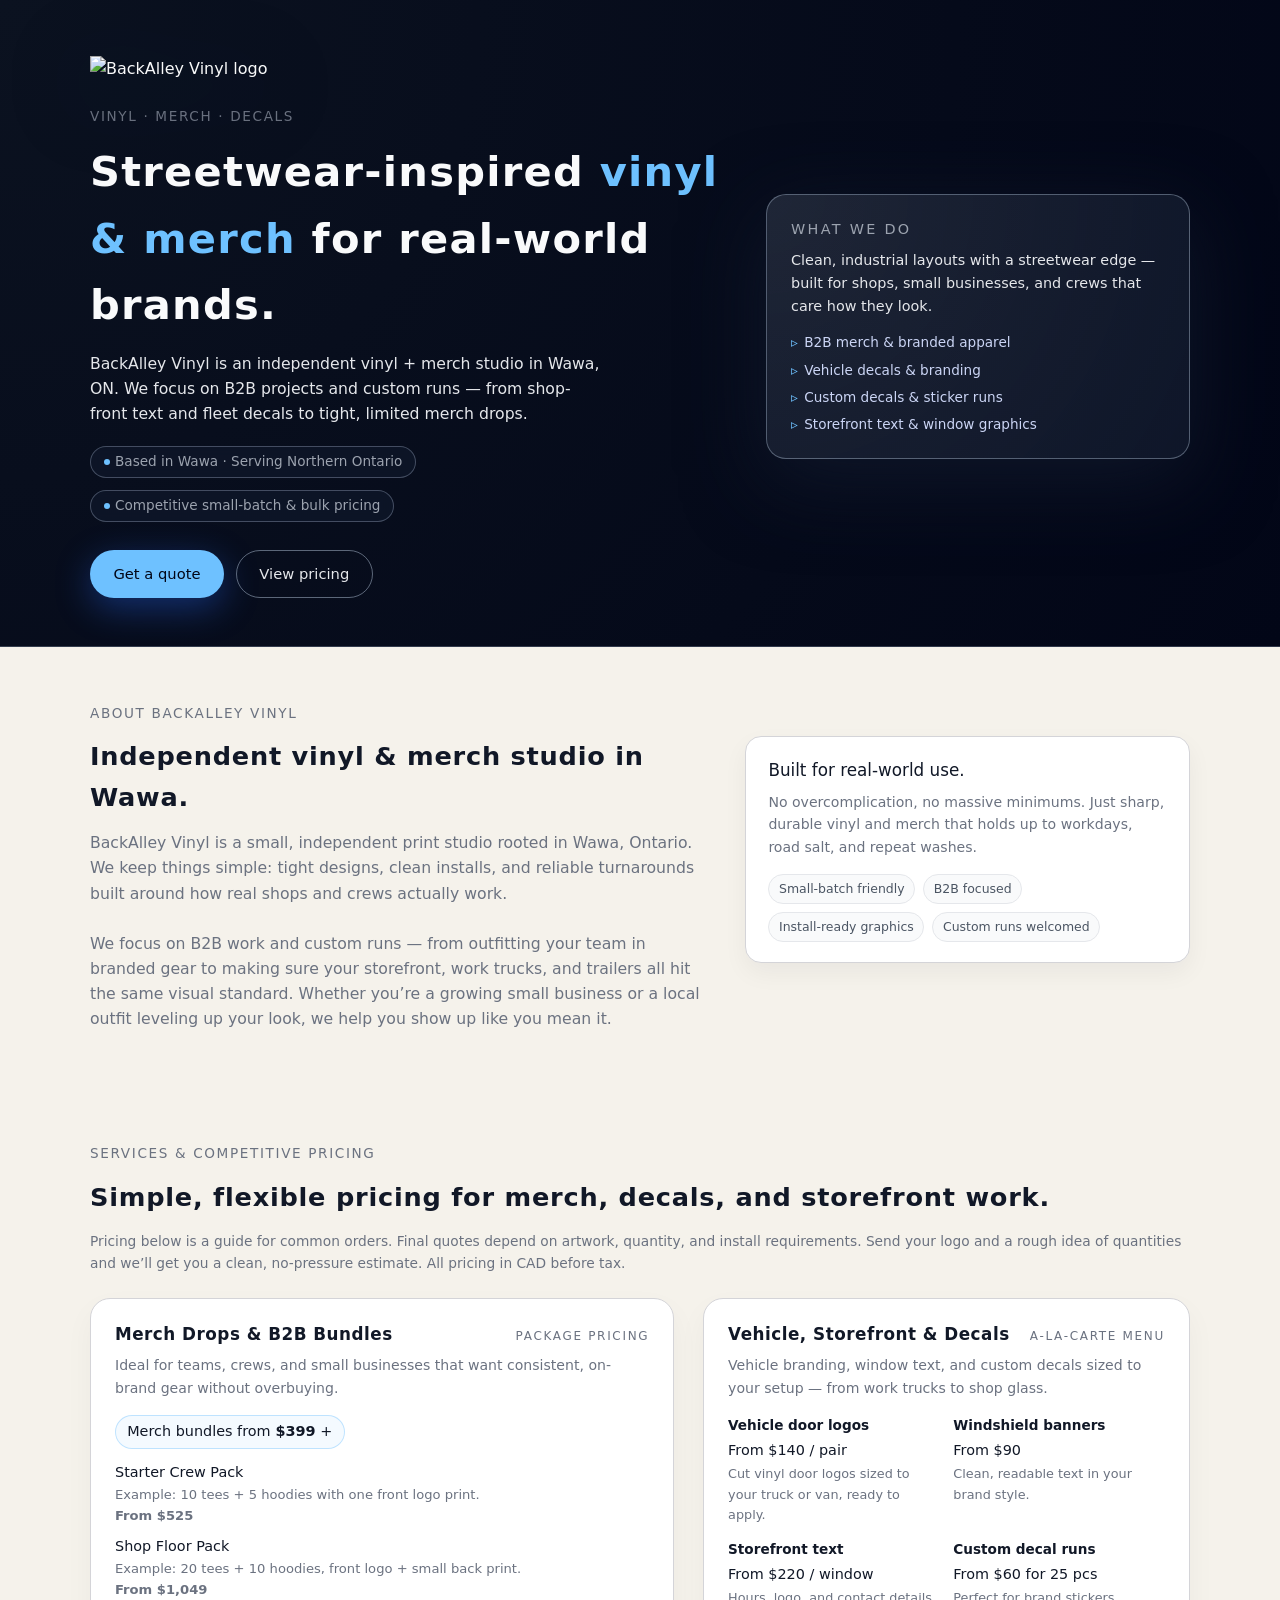
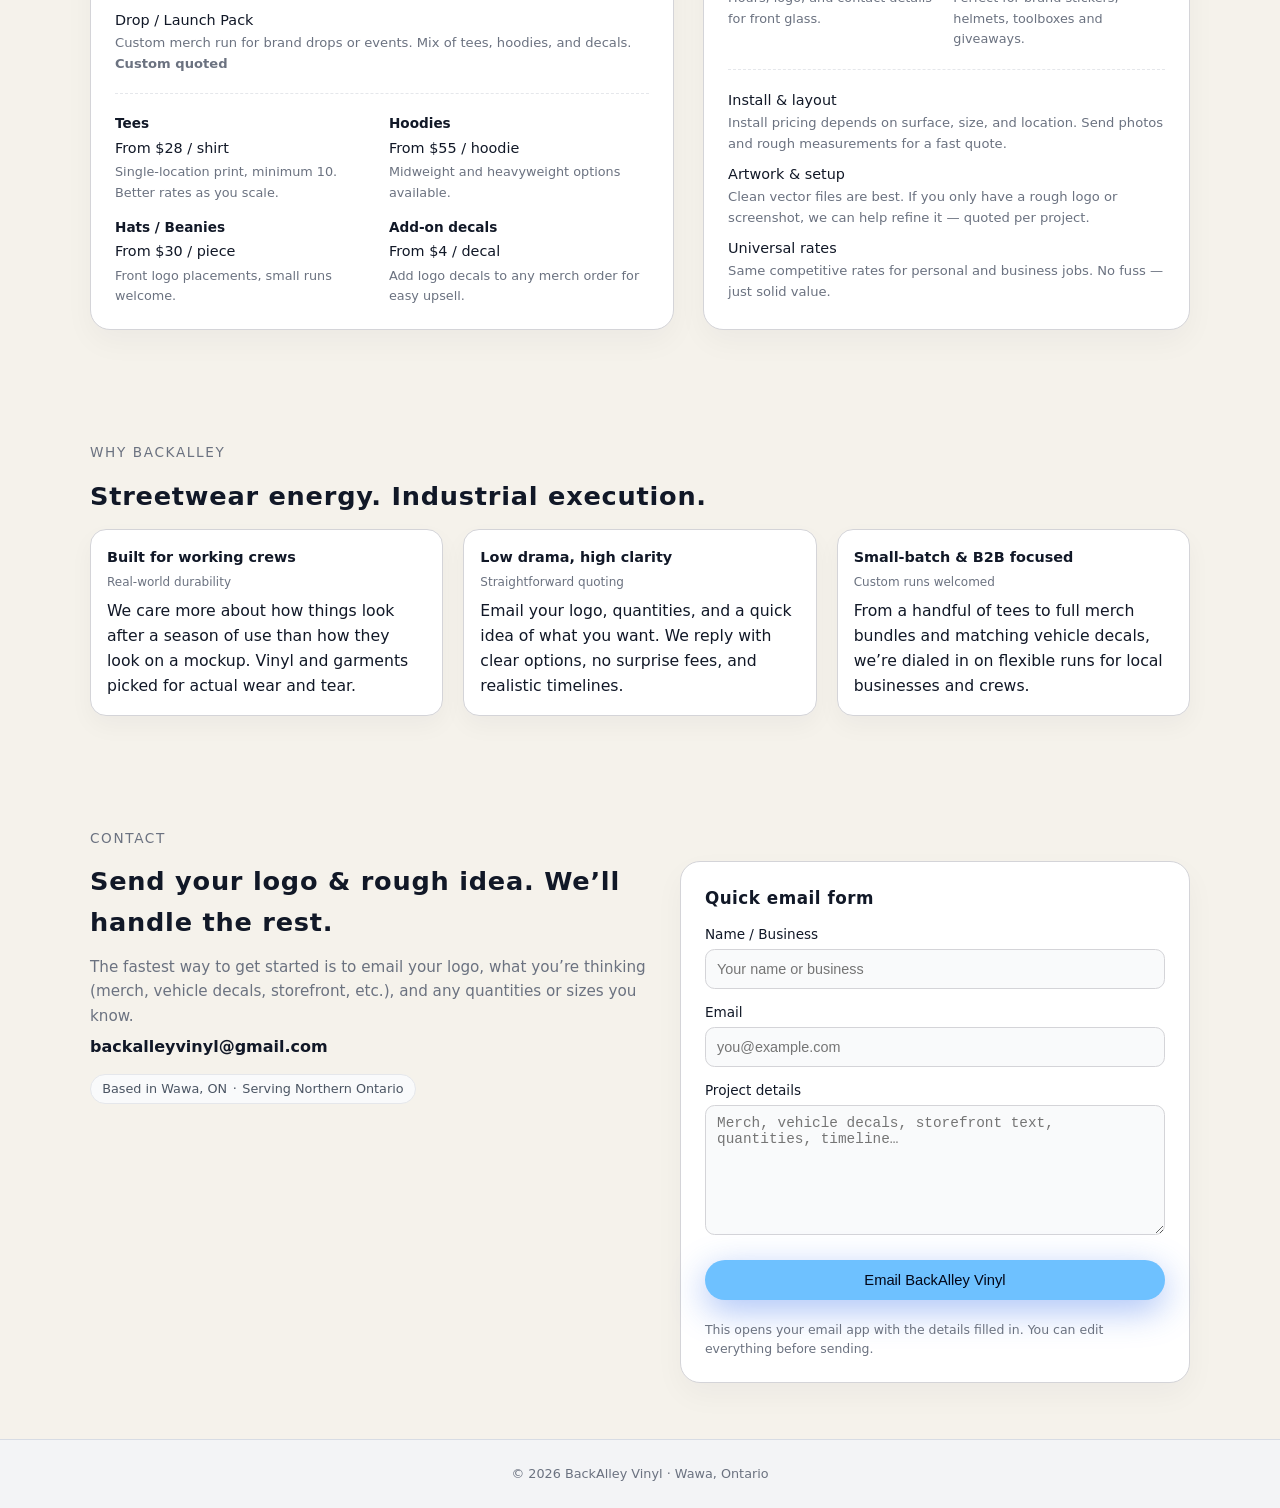
==== commit 9fef94d5: "Add initial HTML structure for BackAlley Vinyl" ====
--- a/index.html
+++ b/index.html
@@ -1,111 +1,838 @@
 <!DOCTYPE html>
 <html lang="en">
 <head>
-  <meta charset="UTF-8">
-  <meta name="viewport" content="width=device-width, initial-scale=1.0">
-  <title>Back Alley Vinyl Co.</title>
-  <link rel="stylesheet" href="styles.css">
+  <meta charset="UTF-8" />
+  <meta name="viewport" content="width=device-width, initial-scale=1.0" />
+  <title>BackAlley Vinyl</title>
+  <style>
+    :root {
+      --primary: #6ec1ff;       /* Light Blue */
+      --background: #f5f2eb;    /* Bone */
+      --text: #111827;
+      --muted: #6b7280;
+      --card-bg: #ffffff;
+      --border: #d4d4d8;
+      --dark: #020617;          /* Hero background */
+    }
+
+    * {
+      box-sizing: border-box;
+      margin: 0;
+      padding: 0;
+    }
+
+    body {
+      font-family: system-ui, -apple-system, BlinkMacSystemFont, "Segoe UI", sans-serif;
+      background: var(--background);
+      color: var(--text);
+      line-height: 1.6;
+    }
+
+    img {
+      max-width: 100%;
+      height: auto;
+      display: block;
+    }
+
+    a {
+      color: inherit;
+      text-decoration: none;
+    }
+
+    /* Layout helpers */
+
+    .page {
+      min-height: 100vh;
+      display: flex;
+      flex-direction: column;
+    }
+
+    .section {
+      padding: 3.5rem 1.5rem;
+    }
+
+    .section-inner {
+      max-width: 1100px;
+      margin: 0 auto;
+    }
+
+    .tagline {
+      font-size: 0.85rem;
+      letter-spacing: 0.12em;
+      text-transform: uppercase;
+      color: var(--muted);
+      margin-bottom: 0.75rem;
+    }
+
+    h1, h2, h3 {
+      font-weight: 700;
+      letter-spacing: 0.03em;
+    }
+
+    h2 {
+      font-size: 1.6rem;
+      margin-bottom: 0.75rem;
+    }
+
+    p {
+      font-size: 0.98rem;
+    }
+
+    /* Hero */
+
+    .hero {
+      background: radial-gradient(circle at top left, #0b1220, var(--dark));
+      color: #f9fafb;
+      padding: 3.5rem 1.5rem 3rem;
+      border-bottom: 1px solid rgba(148, 163, 184, 0.3);
+    }
+
+    .hero-inner {
+      max-width: 1100px;
+      margin: 0 auto;
+      display: grid;
+      gap: 2.5rem;
+      align-items: center;
+    }
+
+    @media (min-width: 800px) {
+      .hero-inner {
+        grid-template-columns: minmax(0, 1.5fr) minmax(0, 1fr);
+      }
+    }
+
+    .hero-logo-wrap {
+      max-width: 220px;
+      margin-bottom: 1.5rem;
+    }
+
+    .hero-logo {
+      filter: drop-shadow(0 16px 40px rgba(15, 23, 42, 0.75));
+    }
+
+    .hero-title {
+      font-size: clamp(2rem, 4vw, 2.6rem);
+      margin-bottom: 0.75rem;
+    }
+
+    .hero-highlight {
+      color: var(--primary);
+    }
+
+    .hero-subtitle {
+      max-width: 32rem;
+      color: #e5e7eb;
+      margin-bottom: 1.25rem;
+      font-size: 0.98rem;
+    }
+
+    .hero-meta {
+      display: flex;
+      flex-wrap: wrap;
+      gap: 0.75rem;
+      margin-bottom: 1.75rem;
+      font-size: 0.85rem;
+      color: #9ca3af;
+    }
+
+    .pill {
+      border-radius: 999px;
+      border: 1px solid rgba(148, 163, 184, 0.4);
+      padding: 0.25rem 0.8rem;
+      display: inline-flex;
+      align-items: center;
+      gap: 0.3rem;
+      background: rgba(15, 23, 42, 0.75);
+      backdrop-filter: blur(6px);
+    }
+
+    .pill-dot {
+      width: 0.4rem;
+      height: 0.4rem;
+      border-radius: 999px;
+      background: var(--primary);
+    }
+
+    .hero-actions {
+      display: flex;
+      flex-wrap: wrap;
+      gap: 0.75rem;
+    }
+
+    .btn {
+      display: inline-flex;
+      align-items: center;
+      justify-content: center;
+      gap: 0.4rem;
+      padding: 0.7rem 1.4rem;
+      border-radius: 999px;
+      border: 1px solid transparent;
+      font-size: 0.92rem;
+      font-weight: 500;
+      cursor: pointer;
+      transition: transform 150ms ease, box-shadow 150ms ease, background 150ms ease, border-color 150ms ease;
+      text-decoration: none;
+      white-space: nowrap;
+    }
+
+    .btn-primary {
+      background: var(--primary);
+      color: #020617;
+      box-shadow: 0 10px 35px rgba(37, 99, 235, 0.4);
+    }
+
+    .btn-primary:hover {
+      transform: translateY(-1px);
+      box-shadow: 0 18px 45px rgba(37, 99, 235, 0.4);
+    }
+
+    .btn-ghost {
+      background: transparent;
+      border-color: rgba(148, 163, 184, 0.6);
+      color: #e5e7eb;
+    }
+
+    .btn-ghost:hover {
+      background: rgba(15, 23, 42, 0.85);
+      transform: translateY(-1px);
+    }
+
+    .hero-side-card {
+      border-radius: 1.25rem;
+      border: 1px solid rgba(148, 163, 184, 0.5);
+      padding: 1.4rem 1.5rem;
+      background: radial-gradient(circle at top left, rgba(148, 163, 184, 0.18), rgba(15, 23, 42, 0.96));
+      color: #e5e7eb;
+      box-shadow: 0 22px 80px rgba(15, 23, 42, 0.9);
+    }
+
+    .hero-side-heading {
+      font-size: 0.9rem;
+      text-transform: uppercase;
+      letter-spacing: 0.16em;
+      color: #9ca3af;
+      margin-bottom: 0.5rem;
+    }
+
+    .hero-side-body {
+      font-size: 0.9rem;
+      margin-bottom: 0.9rem;
+    }
+
+    .hero-side-list {
+      list-style: none;
+      font-size: 0.85rem;
+      display: grid;
+      gap: 0.35rem;
+      margin-top: 0.5rem;
+      color: #cbd5f5;
+    }
+
+    .hero-side-list li::before {
+      content: "▹";
+      margin-right: 0.4rem;
+      color: var(--primary);
+    }
+
+    /* About */
+
+    .about-grid {
+      display: grid;
+      gap: 2rem;
+    }
+
+    @media (min-width: 768px) {
+      .about-grid {
+        grid-template-columns: minmax(0, 1.4fr) minmax(0, 1fr);
+        align-items: start;
+      }
+    }
+
+    .about-text {
+      font-size: 0.98rem;
+      color: var(--muted);
+    }
+
+    .about-card {
+      background: var(--card-bg);
+      border-radius: 1rem;
+      padding: 1.25rem 1.4rem;
+      border: 1px solid var(--border);
+      box-shadow: 0 10px 25px rgba(15, 23, 42, 0.05);
+      font-size: 0.9rem;
+    }
+
+    .about-chip-row {
+      display: flex;
+      flex-wrap: wrap;
+      gap: 0.5rem;
+      margin-top: 0.75rem;
+    }
+
+    .chip {
+      font-size: 0.78rem;
+      padding: 0.25rem 0.6rem;
+      border-radius: 999px;
+      border: 1px solid #e5e7eb;
+      background: #f9fafb;
+      color: #4b5563;
+    }
+
+    /* Pricing / Services */
+
+    .pricing-note {
+      font-size: 0.86rem;
+      color: var(--muted);
+      margin-bottom: 1.5rem;
+    }
+
+    .pricing-grid {
+      display: grid;
+      grid-template-columns: minmax(0, 1.2fr) minmax(0, 1fr);
+      gap: 1.8rem;
+    }
+
+    @media (max-width: 900px) {
+      .pricing-grid {
+        grid-template-columns: minmax(0, 1fr);
+      }
+    }
+
+    .card {
+      background: var(--card-bg);
+      border-radius: 1.25rem;
+      padding: 1.4rem 1.5rem;
+      border: 1px solid var(--border);
+      box-shadow: 0 12px 30px rgba(15, 23, 42, 0.04);
+    }
+
+    .card-header {
+      display: flex;
+      justify-content: space-between;
+      align-items: baseline;
+      margin-bottom: 0.4rem;
+    }
+
+    .card-title {
+      font-size: 1.05rem;
+    }
+
+    .card-tag {
+      font-size: 0.75rem;
+      text-transform: uppercase;
+      letter-spacing: 0.14em;
+      color: var(--muted);
+    }
+
+    .card-sub {
+      font-size: 0.88rem;
+      color: var(--muted);
+      margin-bottom: 1rem;
+    }
+
+    .price-pill {
+      display: inline-flex;
+      align-items: center;
+      gap: 0.3rem;
+      font-size: 0.9rem;
+      border-radius: 999px;
+      background: rgba(110, 193, 255, 0.08);
+      border: 1px solid rgba(110, 193, 255, 0.4);
+      padding: 0.25rem 0.7rem;
+      margin-bottom: 0.8rem;
+    }
+
+    .price-pill span {
+      font-weight: 600;
+    }
+
+    .price-list {
+      list-style: none;
+      display: grid;
+      gap: 0.55rem;
+      font-size: 0.9rem;
+    }
+
+    .price-item-label {
+      font-weight: 500;
+    }
+
+    .price-meta {
+      font-size: 0.82rem;
+      color: var(--muted);
+    }
+
+    .divider {
+      margin: 1.2rem 0;
+      border-top: 1px dashed #e5e7eb;
+    }
+
+    .mini-grid {
+      display: grid;
+      gap: 0.85rem;
+    }
+
+    @media (min-width: 700px) {
+      .mini-grid {
+        grid-template-columns: repeat(2, minmax(0, 1fr));
+      }
+    }
+
+    .mini-card-label {
+      font-size: 0.85rem;
+      font-weight: 600;
+      margin-bottom: 0.1rem;
+    }
+
+    .mini-card-price {
+      font-size: 0.9rem;
+      margin-bottom: 0.15rem;
+    }
+
+    .mini-card-note {
+      font-size: 0.8rem;
+      color: var(--muted);
+    }
+
+    /* Highlights */
+
+    .highlights-grid {
+      display: grid;
+      gap: 1.25rem;
+    }
+
+    @media (min-width: 768px) {
+      .highlights-grid {
+        grid-template-columns: repeat(3, minmax(0, 1fr));
+      }
+    }
+
+    .highlight-card {
+      background: var(--card-bg);
+      border-radius: 1rem;
+      padding: 1rem 1rem;
+      border: 1px solid var(--border);
+      box-shadow: 0 10px 25px rgba(15, 23, 42, 0.04);
+      font-size: 0.88rem;
+    }
+
+    .highlight-title {
+      font-size: 0.9rem;
+      font-weight: 600;
+      margin-bottom: 0.25rem;
+    }
+
+    .highlight-tag {
+      font-size: 0.75rem;
+      color: var(--muted);
+      margin-bottom: 0.4rem;
+    }
+
+    /* Contact */
+
+    .contact-grid {
+      display: grid;
+      gap: 1.8rem;
+    }
+
+    @media (min-width: 820px) {
+      .contact-grid {
+        grid-template-columns: minmax(0, 1.1fr) minmax(0, 1fr);
+        align-items: start;
+      }
+    }
+
+    .contact-detail {
+      font-size: 0.95rem;
+      color: var(--muted);
+    }
+
+    .contact-email {
+      font-size: 1rem;
+      font-weight: 600;
+      margin: 0.4rem 0 0.6rem;
+      word-break: break-all;
+    }
+
+    .contact-chip {
+      display: inline-flex;
+      align-items: center;
+      gap: 0.35rem;
+      border-radius: 999px;
+      padding: 0.25rem 0.7rem;
+      border: 1px solid #e5e7eb;
+      font-size: 0.8rem;
+      background: #f9fafb;
+      color: #4b5563;
+      margin-top: 0.25rem;
+    }
+
+    form {
+      display: grid;
+      gap: 0.8rem;
+    }
+
+    label {
+      display: block;
+      font-size: 0.85rem;
+      margin-bottom: 0.2rem;
+      font-weight: 500;
+    }
+
+    input[type="text"],
+    input[type="email"],
+    textarea {
+      width: 100%;
+      padding: 0.6rem 0.7rem;
+      border-radius: 0.6rem;
+      border: 1px solid #d4d4d8;
+      background: #f9fafb;
+      font-size: 0.9rem;
+      outline: none;
+      transition: border-color 150ms ease, box-shadow 150ms ease, background 150ms ease;
+      resize: vertical;
+      min-height: 2.5rem;
+    }
+
+    textarea {
+      min-height: 130px;
+    }
+
+    input:focus,
+    textarea:focus {
+      border-color: var(--primary);
+      box-shadow: 0 0 0 1px rgba(110, 193, 255, 0.4);
+      background: #ffffff;
+    }
+
+    .form-footnote {
+      font-size: 0.78rem;
+      color: var(--muted);
+      margin-top: 0.4rem;
+    }
+
+    .footer {
+      padding: 1.5rem;
+      text-align: center;
+      font-size: 0.8rem;
+      color: var(--muted);
+      border-top: 1px solid rgba(148, 163, 184, 0.3);
+      background: #f3f4f6;
+      margin-top: auto;
+    }
+  </style>
 </head>
-
 <body>
-
-<header class="site-header">
-  <div class="container header-inner">
-    <a href="index.html" class="brand">
-      <img src="assets/back-alley-vinyl-logo.png" class="brand-logo" alt="Back Alley Vinyl Co Logo">
-      <div class="brand-text">
-        <span class="brand-title">BACK ALLEY VINYL CO.</span>
-        <span class="brand-subtitle">STREETWEAR + INDUSTRIAL</span>
+  <div class="page">
+    <!-- HERO -->
+    <header class="hero" id="top">
+      <div class="hero-inner">
+        <div>
+          <div class="hero-logo-wrap">
+            <img src="logo.png" alt="BackAlley Vinyl logo" class="hero-logo" />
+          </div>
+
+          <div class="tagline">Vinyl · Merch · Decals</div>
+
+          <h1 class="hero-title">
+            Streetwear-inspired <span class="hero-highlight">vinyl & merch</span> for real-world brands.
+          </h1>
+
+          <p class="hero-subtitle">
+            BackAlley Vinyl is an independent vinyl + merch studio in Wawa, ON. We focus on B2B projects and custom runs —
+            from shop-front text and fleet decals to tight, limited merch drops.
+          </p>
+
+          <div class="hero-meta">
+            <div class="pill">
+              <span class="pill-dot"></span>
+              <span>Based in Wawa · Serving Northern Ontario</span>
+            </div>
+            <div class="pill">
+              <span class="pill-dot"></span>
+              <span>Competitive small-batch & bulk pricing</span>
+            </div>
+          </div>
+
+          <div class="hero-actions">
+            <a href="#contact" class="btn btn-primary">Get a quote</a>
+            <a href="#pricing" class="btn btn-ghost">View pricing</a>
+          </div>
+        </div>
+
+        <aside class="hero-side-card">
+          <div class="hero-side-heading">What we do</div>
+          <div class="hero-side-body">
+            Clean, industrial layouts with a streetwear edge — built for shops, small businesses, and crews that care how they look.
+          </div>
+          <ul class="hero-side-list">
+            <li>B2B merch & branded apparel</li>
+            <li>Vehicle decals & branding</li>
+            <li>Custom decals & sticker runs</li>
+            <li>Storefront text & window graphics</li>
+          </ul>
+        </aside>
       </div>
-    </a>
-
-    <nav class="main-nav">
-      <a href="index.html" class="nav-link active">Home</a>
-      <a href="pricing.html" class="nav-link">Pricing</a>
-      <a href="#contact" class="nav-link">Contact</a>
-    </nav>
-
-    <div class="nav-toggle" onclick="toggleNav()">
-      <span></span><span></span><span></span>
-    </div>
+    </header>
+
+    <!-- ABOUT -->
+    <section class="section" id="about">
+      <div class="section-inner">
+        <div class="tagline">About BackAlley Vinyl</div>
+        <div class="about-grid">
+          <div>
+            <h2>Independent vinyl & merch studio in Wawa.</h2>
+            <p class="about-text">
+              BackAlley Vinyl is a small, independent print studio rooted in Wawa, Ontario. We keep things simple:
+              tight designs, clean installs, and reliable turnarounds built around how real shops and crews actually work.
+              <br /><br />
+              We focus on B2B work and custom runs — from outfitting your team in branded gear to making sure your
+              storefront, work trucks, and trailers all hit the same visual standard. Whether you’re a growing small
+              business or a local outfit leveling up your look, we help you show up like you mean it.
+            </p>
+          </div>
+
+          <aside class="about-card">
+            <div class="card-title" style="margin-bottom: 0.4rem;">Built for real-world use.</div>
+            <div class="card-sub">
+              No overcomplication, no massive minimums. Just sharp, durable vinyl and merch that holds up to workdays,
+              road salt, and repeat washes.
+            </div>
+            <div class="about-chip-row">
+              <span class="chip">Small-batch friendly</span>
+              <span class="chip">B2B focused</span>
+              <span class="chip">Install-ready graphics</span>
+              <span class="chip">Custom runs welcomed</span>
+            </div>
+          </aside>
+        </div>
+      </div>
+    </section>
+
+    <!-- PRICING / SERVICES -->
+    <section class="section" id="pricing">
+      <div class="section-inner">
+        <div class="tagline">Services & Competitive Pricing</div>
+        <h2>Simple, flexible pricing for merch, decals, and storefront work.</h2>
+        <p class="pricing-note">
+          Pricing below is a guide for common orders. Final quotes depend on artwork, quantity, and install requirements.
+          Send your logo and a rough idea of quantities and we’ll get you a clean, no-pressure estimate.
+          All pricing in CAD before tax.
+        </p>
+
+        <div class="pricing-grid">
+          <!-- PACKAGES -->
+          <div class="card">
+            <div class="card-header">
+              <h3 class="card-title">Merch Drops & B2B Bundles</h3>
+              <span class="card-tag">Package pricing</span>
+            </div>
+            <p class="card-sub">
+              Ideal for teams, crews, and small businesses that want consistent, on-brand gear without overbuying.
+            </p>
+
+            <div class="price-pill">
+              Merch bundles from <span>$399</span>+
+            </div>
+
+            <ul class="price-list">
+              <li>
+                <div class="price-item-label">Starter Crew Pack</div>
+                <div class="price-meta">
+                  Example: 10 tees + 5 hoodies with one front logo print.<br />
+                  <strong>From $525</strong>
+                </div>
+              </li>
+              <li>
+                <div class="price-item-label">Shop Floor Pack</div>
+                <div class="price-meta">
+                  Example: 20 tees + 10 hoodies, front logo + small back print.<br />
+                  <strong>From $1,049</strong>
+                </div>
+              </li>
+              <li>
+                <div class="price-item-label">Drop / Launch Pack</div>
+                <div class="price-meta">
+                  Custom merch run for brand drops or events. Mix of tees, hoodies, and decals.<br />
+                  <strong>Custom quoted</strong>
+                </div>
+              </li>
+            </ul>
+
+            <div class="divider"></div>
+
+            <div class="mini-grid">
+              <div>
+                <div class="mini-card-label">Tees</div>
+                <div class="mini-card-price">From $28 / shirt</div>
+                <div class="mini-card-note">Single-location print, minimum 10. Better rates as you scale.</div>
+              </div>
+              <div>
+                <div class="mini-card-label">Hoodies</div>
+                <div class="mini-card-price">From $55 / hoodie</div>
+                <div class="mini-card-note">Midweight and heavyweight options available.</div>
+              </div>
+              <div>
+                <div class="mini-card-label">Hats / Beanies</div>
+                <div class="mini-card-price">From $30 / piece</div>
+                <div class="mini-card-note">Front logo placements, small runs welcome.</div>
+              </div>
+              <div>
+                <div class="mini-card-label">Add-on decals</div>
+                <div class="mini-card-price">From $4 / decal</div>
+                <div class="mini-card-note">Add logo decals to any merch order for easy upsell.</div>
+              </div>
+            </div>
+          </div>
+
+          <!-- A-LA-CARTE -->
+          <div class="card">
+            <div class="card-header">
+              <h3 class="card-title">Vehicle, Storefront & Decals</h3>
+              <span class="card-tag">A-la-carte menu</span>
+            </div>
+            <p class="card-sub">
+              Vehicle branding, window text, and custom decals sized to your setup — from work trucks to shop glass.
+            </p>
+
+            <div class="mini-grid" style="margin-bottom: 1rem;">
+              <div>
+                <div class="mini-card-label">Vehicle door logos</div>
+                <div class="mini-card-price">From $140 / pair</div>
+                <div class="mini-card-note">Cut vinyl door logos sized to your truck or van, ready to apply.</div>
+              </div>
+              <div>
+                <div class="mini-card-label">Windshield banners</div>
+                <div class="mini-card-price">From $90</div>
+                <div class="mini-card-note">Clean, readable text in your brand style.</div>
+              </div>
+              <div>
+                <div class="mini-card-label">Storefront text</div>
+                <div class="mini-card-price">From $220 / window</div>
+                <div class="mini-card-note">Hours, logo, and contact details for front glass.</div>
+              </div>
+              <div>
+                <div class="mini-card-label">Custom decal runs</div>
+                <div class="mini-card-price">From $60 for 25 pcs</div>
+                <div class="mini-card-note">Perfect for brand stickers, helmets, toolboxes and giveaways.</div>
+              </div>
+            </div>
+
+            <div class="divider"></div>
+
+            <ul class="price-list">
+              <li>
+                <div class="price-item-label">Install & layout</div>
+                <div class="price-meta">
+                  Install pricing depends on surface, size, and location. Send photos and rough measurements for a fast quote.
+                </div>
+              </li>
+              <li>
+                <div class="price-item-label">Artwork & setup</div>
+                <div class="price-meta">
+                  Clean vector files are best. If you only have a rough logo or screenshot, we can help refine it — quoted per project.
+                </div>
+              </li>
+              <li>
+                <div class="price-item-label">Universal rates</div>
+                <div class="price-meta">
+                  Same competitive rates for personal and business jobs. No fuss — just solid value.
+                </div>
+              </li>
+            </ul>
+          </div>
+        </div>
+      </div>
+    </section>
+
+    <!-- HIGHLIGHTS -->
+    <section class="section">
+      <div class="section-inner">
+        <div class="tagline">Why BackAlley</div>
+        <h2>Streetwear energy. Industrial execution.</h2>
+        <div class="highlights-grid">
+          <div class="highlight-card">
+            <div class="highlight-title">Built for working crews</div>
+            <div class="highlight-tag">Real-world durability</div>
+            <p>
+              We care more about how things look after a season of use than how they look on a mockup. Vinyl and garments picked for actual wear and tear.
+            </p>
+          </div>
+          <div class="highlight-card">
+            <div class="highlight-title">Low drama, high clarity</div>
+            <div class="highlight-tag">Straightforward quoting</div>
+            <p>
+              Email your logo, quantities, and a quick idea of what you want. We reply with clear options, no surprise fees, and realistic timelines.
+            </p>
+          </div>
+          <div class="highlight-card">
+            <div class="highlight-title">Small-batch & B2B focused</div>
+            <div class="highlight-tag">Custom runs welcomed</div>
+            <p>
+              From a handful of tees to full merch bundles and matching vehicle decals, we’re dialed in on flexible runs for local businesses and crews.
+            </p>
+          </div>
+        </div>
+      </div>
+    </section>
+
+    <!-- CONTACT -->
+    <section class="section" id="contact">
+      <div class="section-inner">
+        <div class="tagline">Contact</div>
+        <div class="contact-grid">
+          <div>
+            <h2>Send your logo & rough idea. We’ll handle the rest.</h2>
+            <p class="contact-detail">
+              The fastest way to get started is to email your logo, what you’re thinking (merch, vehicle decals, storefront, etc.), and any quantities or sizes you know.
+            </p>
+
+            <div class="contact-email">
+              <a href="mailto:backalleyvinyl@gmail.com">backalleyvinyl@gmail.com</a>
+            </div>
+
+            <div class="contact-chip">
+              <span>Based in Wawa, ON</span>
+              <span>·</span>
+              <span>Serving Northern Ontario</span>
+            </div>
+          </div>
+
+          <div class="card">
+            <h3 class="card-title" style="margin-bottom: 0.8rem;">Quick email form</h3>
+            <form action="mailto:backalleyvinyl@gmail.com" method="post" enctype="text/plain">
+              <div>
+                <label for="name">Name / Business</label>
+                <input type="text" id="name" name="Name" placeholder="Your name or business" />
+              </div>
+              <div>
+                <label for="email">Email</label>
+                <input type="email" id="email" name="Email" placeholder="you@example.com" required />
+              </div>
+              <div>
+                <label for="message">Project details</label>
+                <textarea id="message" name="Project details" placeholder="Merch, vehicle decals, storefront text, quantities, timeline…"></textarea>
+              </div>
+              <button type="submit" class="btn btn-primary" style="width: 100%; justify-content: center; margin-top: 0.3rem;">
+                Email BackAlley Vinyl
+              </button>
+              <p class="form-footnote">
+                This opens your email app with the details filled in. You can edit everything before sending.
+              </p>
+            </form>
+          </div>
+        </div>
+      </div>
+    </section>
+
+    <footer class="footer">
+      © <span id="year"></span> BackAlley Vinyl · Wawa, Ontario
+    </footer>
   </div>
-</header>
-
-<!-- ================= HERO ================== -->
-
-<section class="hero">
-  <div class="container hero-inner">
-
-    <!-- LEFT SIDE COPY -->
-    <div class="hero-copy">
-      <div class="eyebrow">STREETWEAR + INDUSTRIAL VINYL</div>
-
-      <h1>
-        <span>GRITTY VISUALS.</span><br>
-        CLEAN INSTALLS.
-      </h1>
-
-      <p class="hero-text">
-        Back Alley Vinyl Co. handles everything from <strong>merch drops</strong> and <strong>decals</strong>  
-        to <strong>wraps</strong> and <strong>storefront lettering</strong>.  
-        Built for small shops, crews, and brands that want to stand out.
-      </p>
-
-      <div class="hero-actions">
-        <a href="pricing.html" class="btn primary">View Full Pricing</a>
-        <a href="#contact" class="btn outline">Request a Quote</a>
-      </div>
-
-      <div class="hero-footnote">
-        Local installs • Small runs welcome • Collaboration with Martel Customs
-      </div>
-    </div>
-
-    <!-- RIGHT SIDE: RAW LOGO ONLY (NO BACKGROUND) -->
-    <div class="hero-panel">
-      <img src="assets/back-alley-vinyl-logo.png" class="hero-logo-plain" alt="Back Alley Vinyl Logo">
-    </div>
-
-  </div>
-</section>
-
-<!-- ================= CONTACT ================== -->
-
-<section id="contact" class="section section-tight">
-  <div class="container">
-    <div class="section-header">
-      <span class="eyebrow">Get in Touch</span>
-      <h2>Contact</h2>
-    </div>
-
-    <div class="contact-block">
-      <div class="contact-row">
-        <div class="contact-label">Email</div>
-        <div class="contact-value"><a href="mailto:martelcustoms@hotmail.com">martelcustoms@hotmail.com</a></div>
-      </div>
-
-      <div class="contact-row">
-        <div class="contact-label">Instagram</div>
-        <div class="contact-value"><a href="https://instagram.com">Instagram Profile</a></div>
-      </div>
-
-      <div class="contact-row">
-        <div class="contact-label">Location</div>
-        <div class="contact-value">Wawa, Ontario</div>
-      </div>
-    </div>
-  </div>
-</section>
-
-<!-- ================= FOOTER ================== -->
-
-<footer class="site-footer">
-  <div class="container footer-inner">
-    <div class="footer-note">© Back Alley Vinyl Co. / All Rights Reserved</div>
-    <div>Website by Martel Customs</div>
-  </div>
-</footer>
-
-<script src="script.js"></script>
+
+  <script>
+    // Set current year in footer
+    document.getElementById("year").textContent = new Date().getFullYear();
+  </script>
 </body>
 </html>
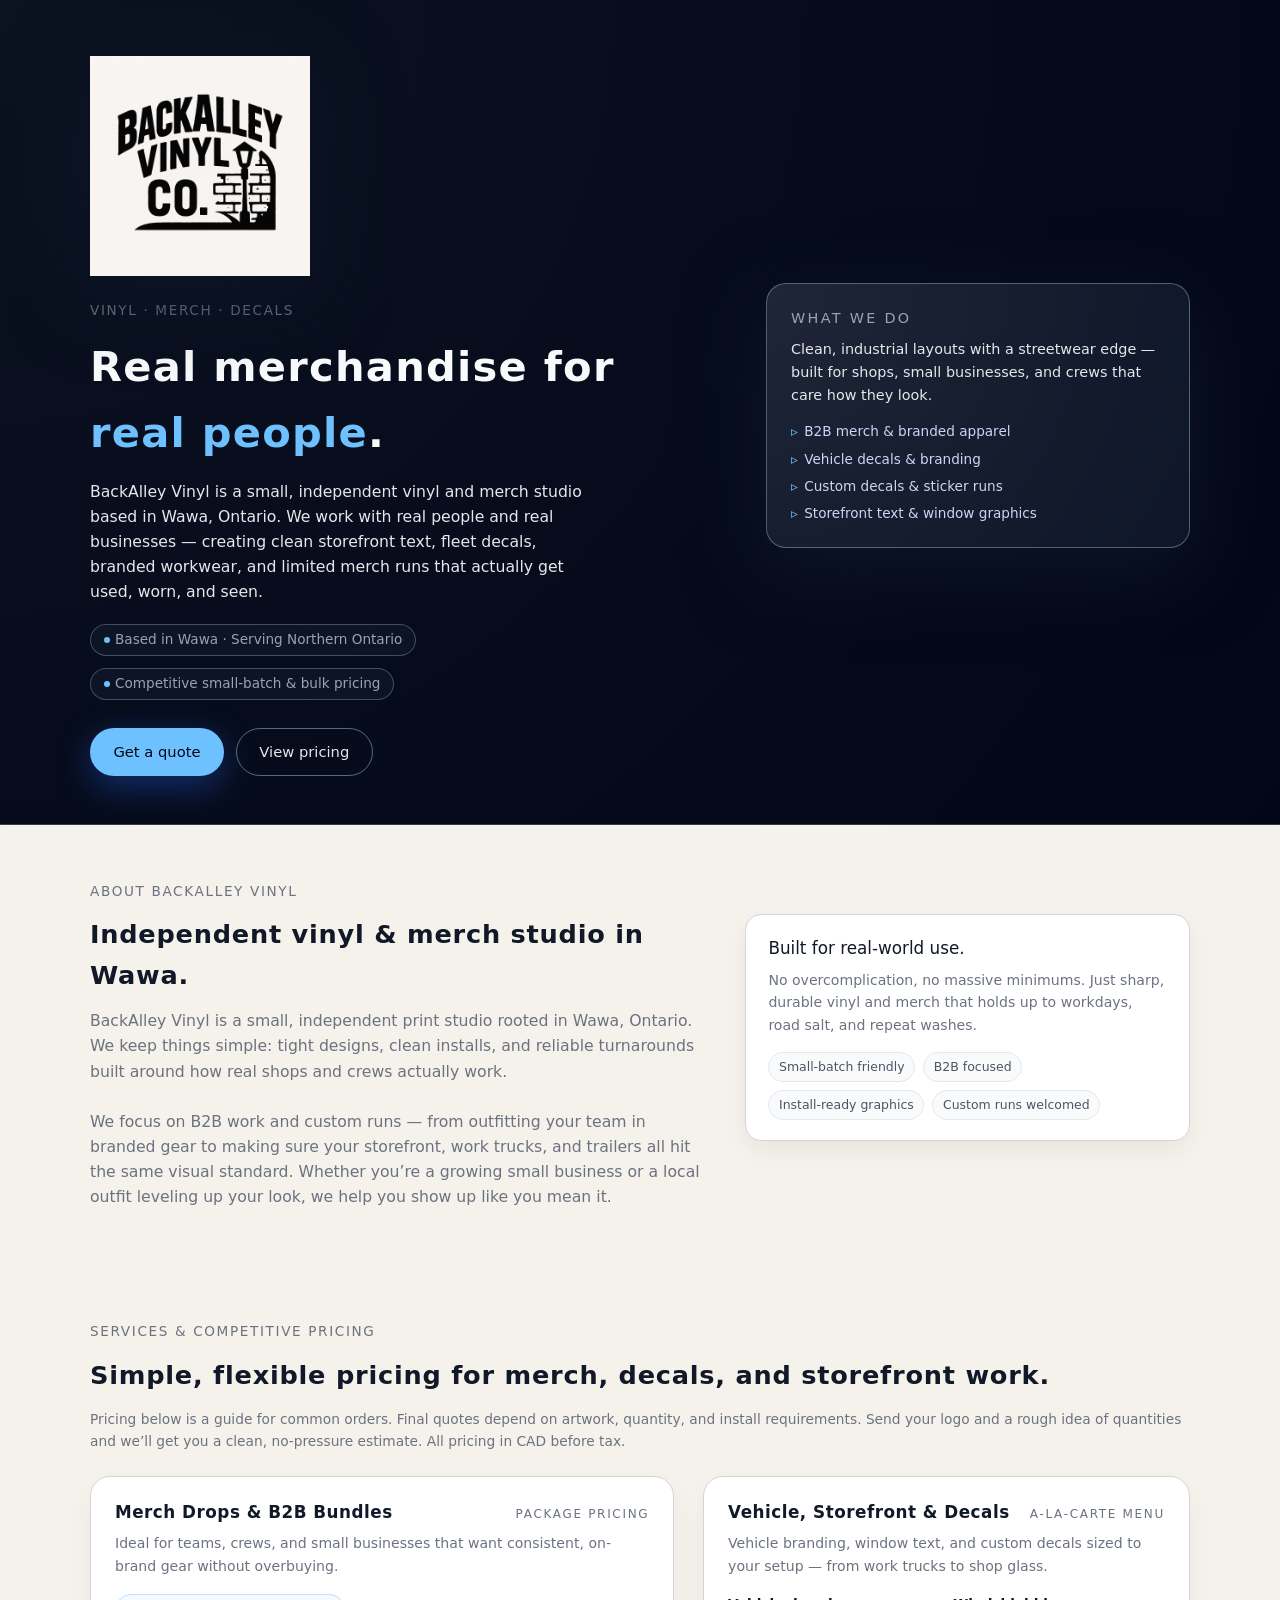
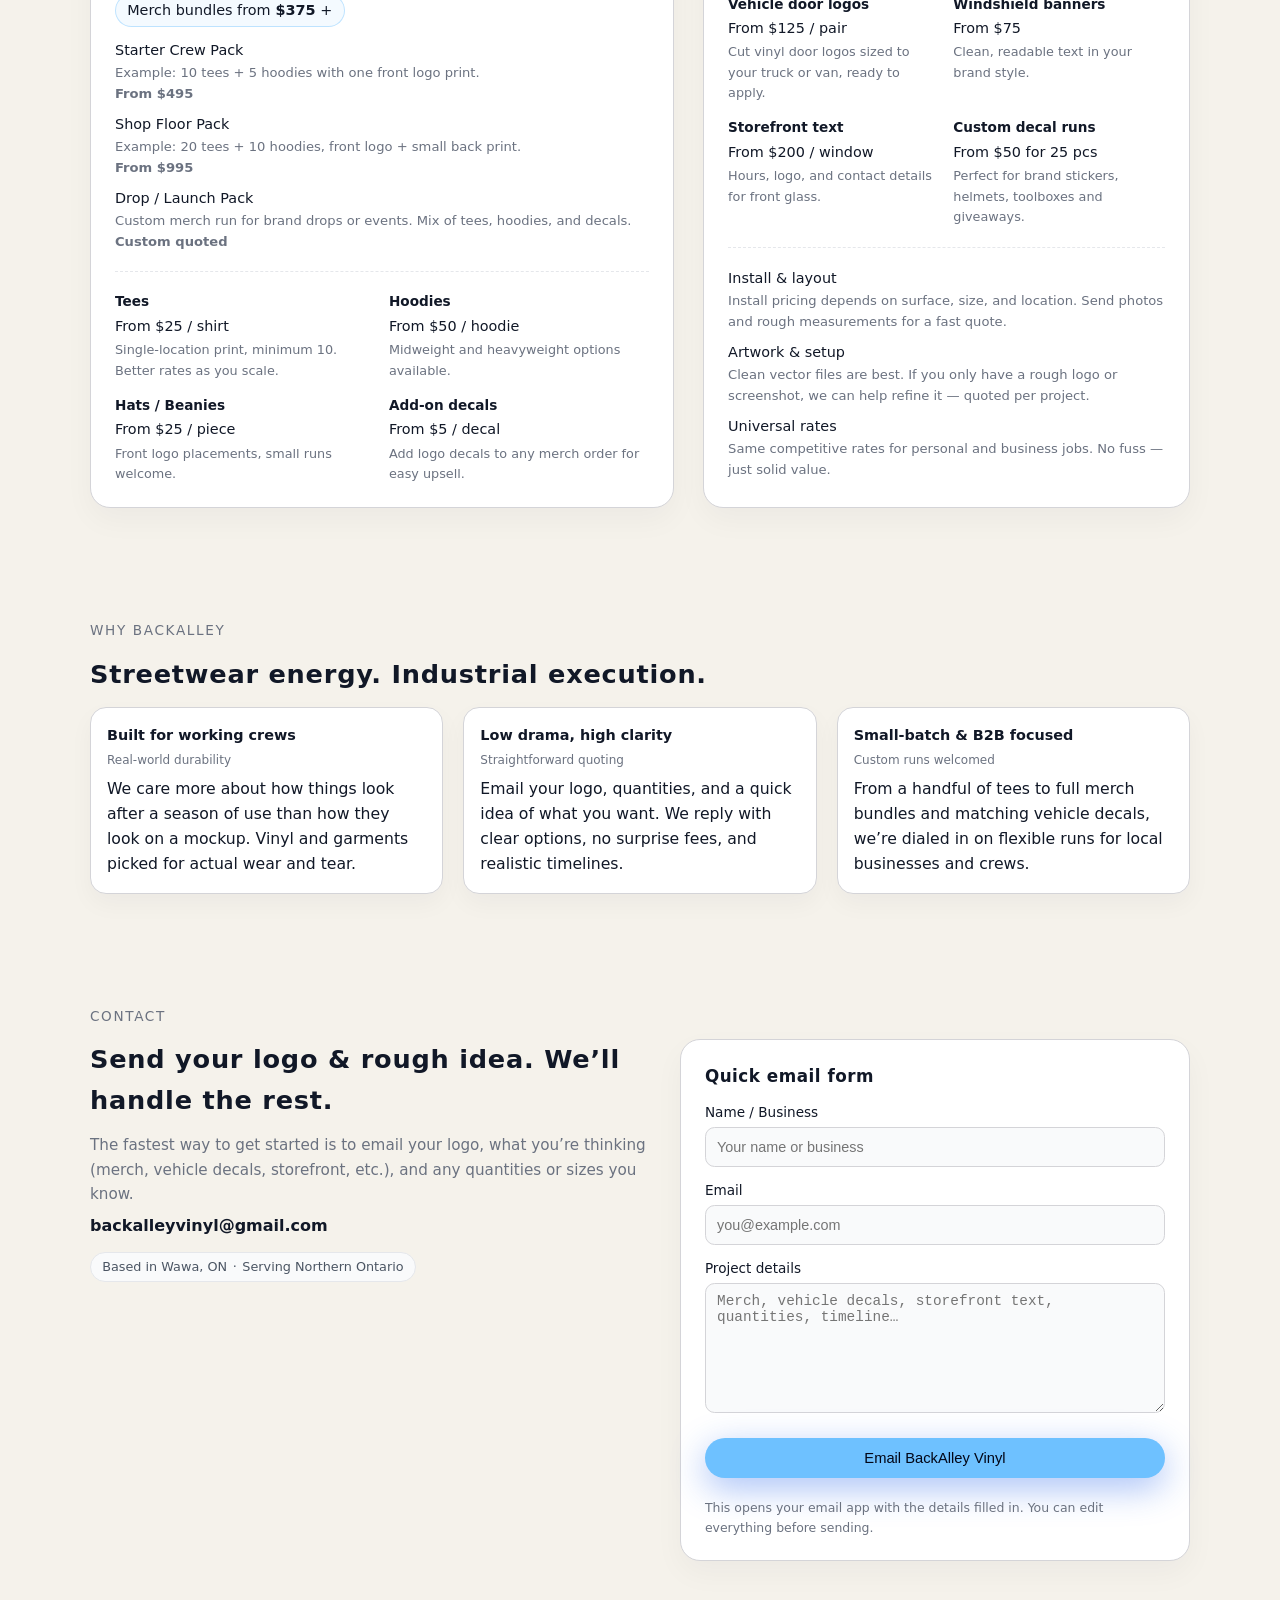
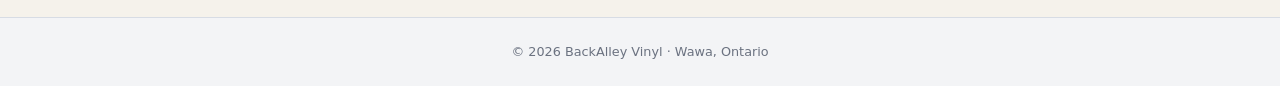
==== commit dd11f8aa: "Revise content and update pricing in index.html Updated text for clarity and adjusted pricing detail" ====
--- a/index.html
+++ b/index.html
@@ -535,12 +535,13 @@
           <div class="tagline">Vinyl · Merch · Decals</div>
 
           <h1 class="hero-title">
-            Streetwear-inspired <span class="hero-highlight">vinyl & merch</span> for real-world brands.
+            Real merchandise for <span class="hero-highlight">real people</span>.
           </h1>
 
           <p class="hero-subtitle">
-            BackAlley Vinyl is an independent vinyl + merch studio in Wawa, ON. We focus on B2B projects and custom runs —
-            from shop-front text and fleet decals to tight, limited merch drops.
+            BackAlley Vinyl is a small, independent vinyl and merch studio based in Wawa, Ontario.
+            We work with real people and real businesses — creating clean storefront text, fleet decals,
+            branded workwear, and limited merch runs that actually get used, worn, and seen.
           </p>
 
           <div class="hero-meta">
@@ -563,7 +564,8 @@
         <aside class="hero-side-card">
           <div class="hero-side-heading">What we do</div>
           <div class="hero-side-body">
-            Clean, industrial layouts with a streetwear edge — built for shops, small businesses, and crews that care how they look.
+            Clean, industrial layouts with a streetwear edge — built for shops, small businesses,
+            and crews that care how they look.
           </div>
           <ul class="hero-side-list">
             <li>B2B merch & branded apparel</li>
@@ -632,7 +634,7 @@
             </p>
 
             <div class="price-pill">
-              Merch bundles from <span>$399</span>+
+              Merch bundles from <span>$375</span>+
             </div>
 
             <ul class="price-list">
@@ -640,14 +642,14 @@
                 <div class="price-item-label">Starter Crew Pack</div>
                 <div class="price-meta">
                   Example: 10 tees + 5 hoodies with one front logo print.<br />
-                  <strong>From $525</strong>
+                  <strong>From $495</strong>
                 </div>
               </li>
               <li>
                 <div class="price-item-label">Shop Floor Pack</div>
                 <div class="price-meta">
                   Example: 20 tees + 10 hoodies, front logo + small back print.<br />
-                  <strong>From $1,049</strong>
+                  <strong>From $995</strong>
                 </div>
               </li>
               <li>
@@ -664,22 +666,22 @@
             <div class="mini-grid">
               <div>
                 <div class="mini-card-label">Tees</div>
-                <div class="mini-card-price">From $28 / shirt</div>
+                <div class="mini-card-price">From $25 / shirt</div>
                 <div class="mini-card-note">Single-location print, minimum 10. Better rates as you scale.</div>
               </div>
               <div>
                 <div class="mini-card-label">Hoodies</div>
-                <div class="mini-card-price">From $55 / hoodie</div>
+                <div class="mini-card-price">From $50 / hoodie</div>
                 <div class="mini-card-note">Midweight and heavyweight options available.</div>
               </div>
               <div>
                 <div class="mini-card-label">Hats / Beanies</div>
-                <div class="mini-card-price">From $30 / piece</div>
+                <div class="mini-card-price">From $25 / piece</div>
                 <div class="mini-card-note">Front logo placements, small runs welcome.</div>
               </div>
               <div>
                 <div class="mini-card-label">Add-on decals</div>
-                <div class="mini-card-price">From $4 / decal</div>
+                <div class="mini-card-price">From $5 / decal</div>
                 <div class="mini-card-note">Add logo decals to any merch order for easy upsell.</div>
               </div>
             </div>
@@ -698,22 +700,22 @@
             <div class="mini-grid" style="margin-bottom: 1rem;">
               <div>
                 <div class="mini-card-label">Vehicle door logos</div>
-                <div class="mini-card-price">From $140 / pair</div>
+                <div class="mini-card-price">From $125 / pair</div>
                 <div class="mini-card-note">Cut vinyl door logos sized to your truck or van, ready to apply.</div>
               </div>
               <div>
                 <div class="mini-card-label">Windshield banners</div>
-                <div class="mini-card-price">From $90</div>
+                <div class="mini-card-price">From $75</div>
                 <div class="mini-card-note">Clean, readable text in your brand style.</div>
               </div>
               <div>
                 <div class="mini-card-label">Storefront text</div>
-                <div class="mini-card-price">From $220 / window</div>
+                <div class="mini-card-price">From $200 / window</div>
                 <div class="mini-card-note">Hours, logo, and contact details for front glass.</div>
               </div>
               <div>
                 <div class="mini-card-label">Custom decal runs</div>
-                <div class="mini-card-price">From $60 for 25 pcs</div>
+                <div class="mini-card-price">From $50 for 25 pcs</div>
                 <div class="mini-card-note">Perfect for brand stickers, helmets, toolboxes and giveaways.</div>
               </div>
             </div>
@@ -784,7 +786,8 @@
           <div>
             <h2>Send your logo & rough idea. We’ll handle the rest.</h2>
             <p class="contact-detail">
-              The fastest way to get started is to email your logo, what you’re thinking (merch, vehicle decals, storefront, etc.), and any quantities or sizes you know.
+              The fastest way to get started is to email your logo, what you’re thinking (merch, vehicle decals, storefront, etc.),
+              and any quantities or sizes you know.
             </p>
 
             <div class="contact-email">
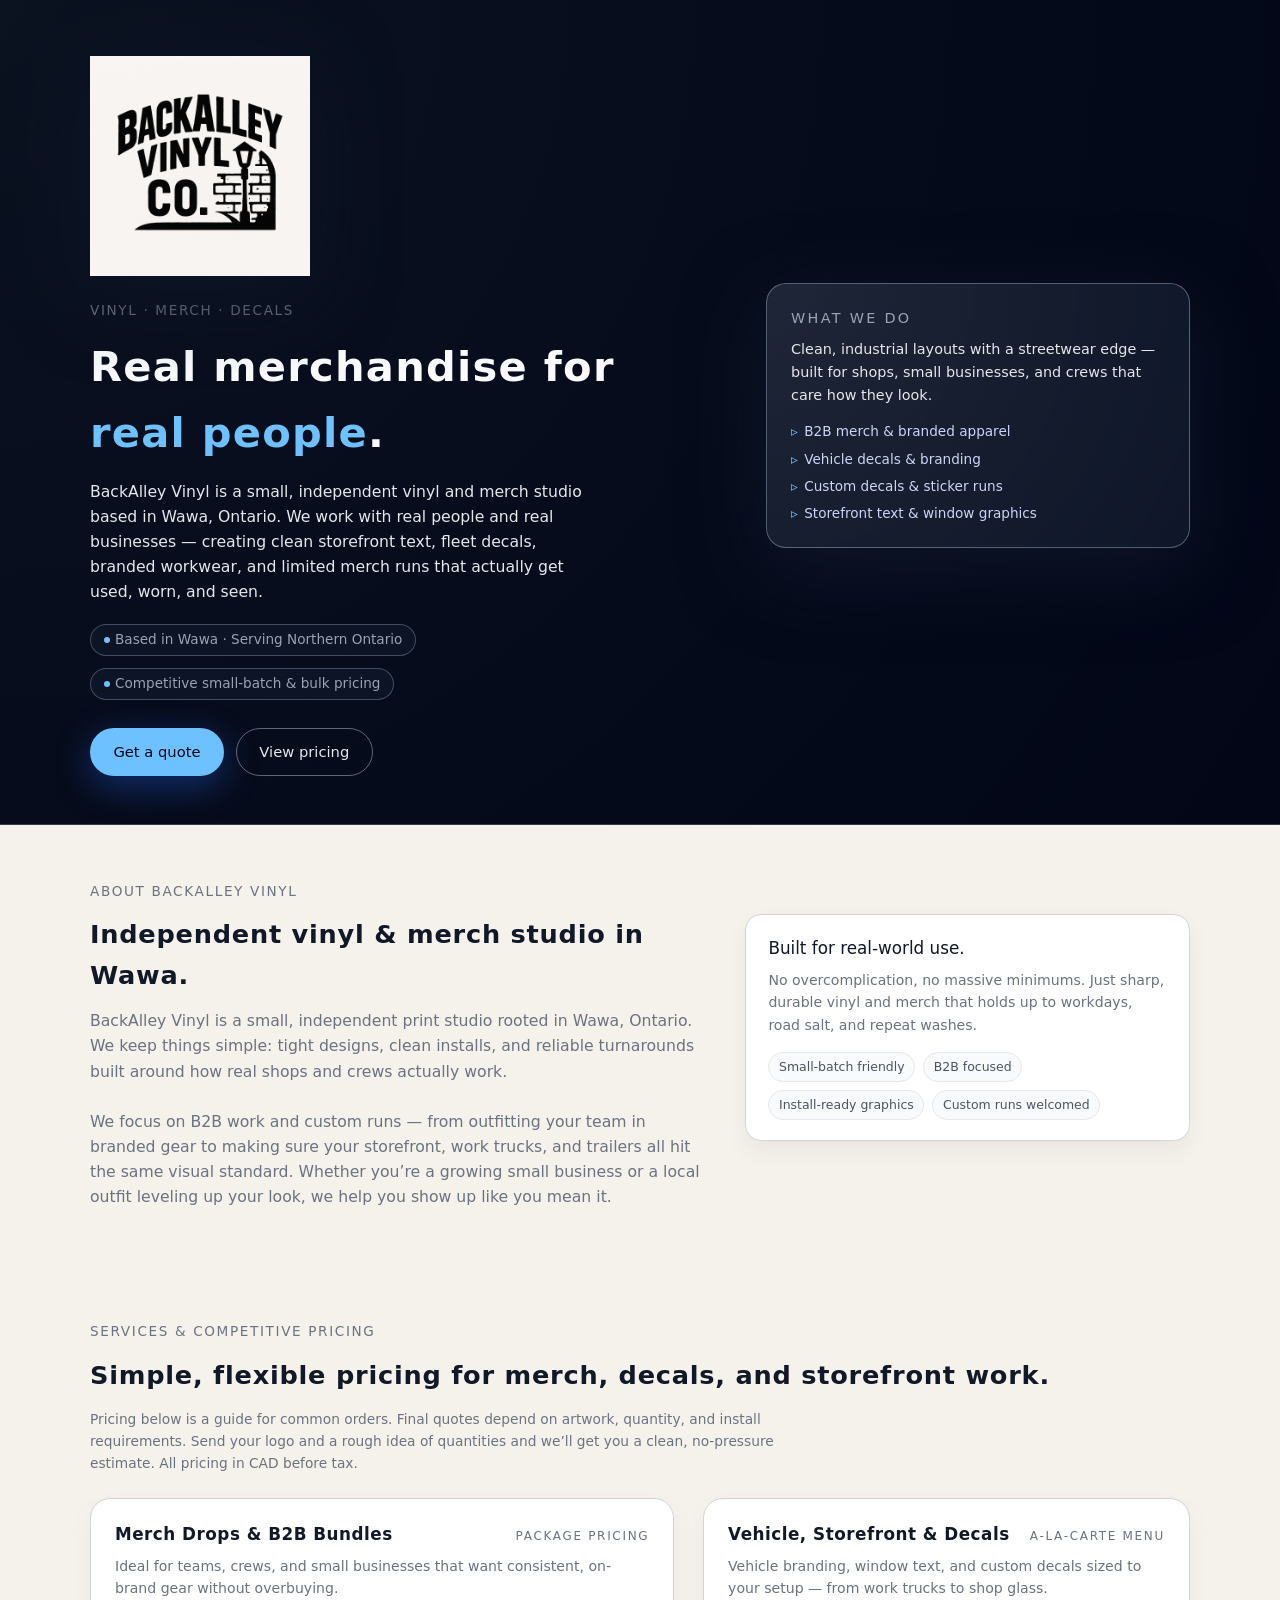
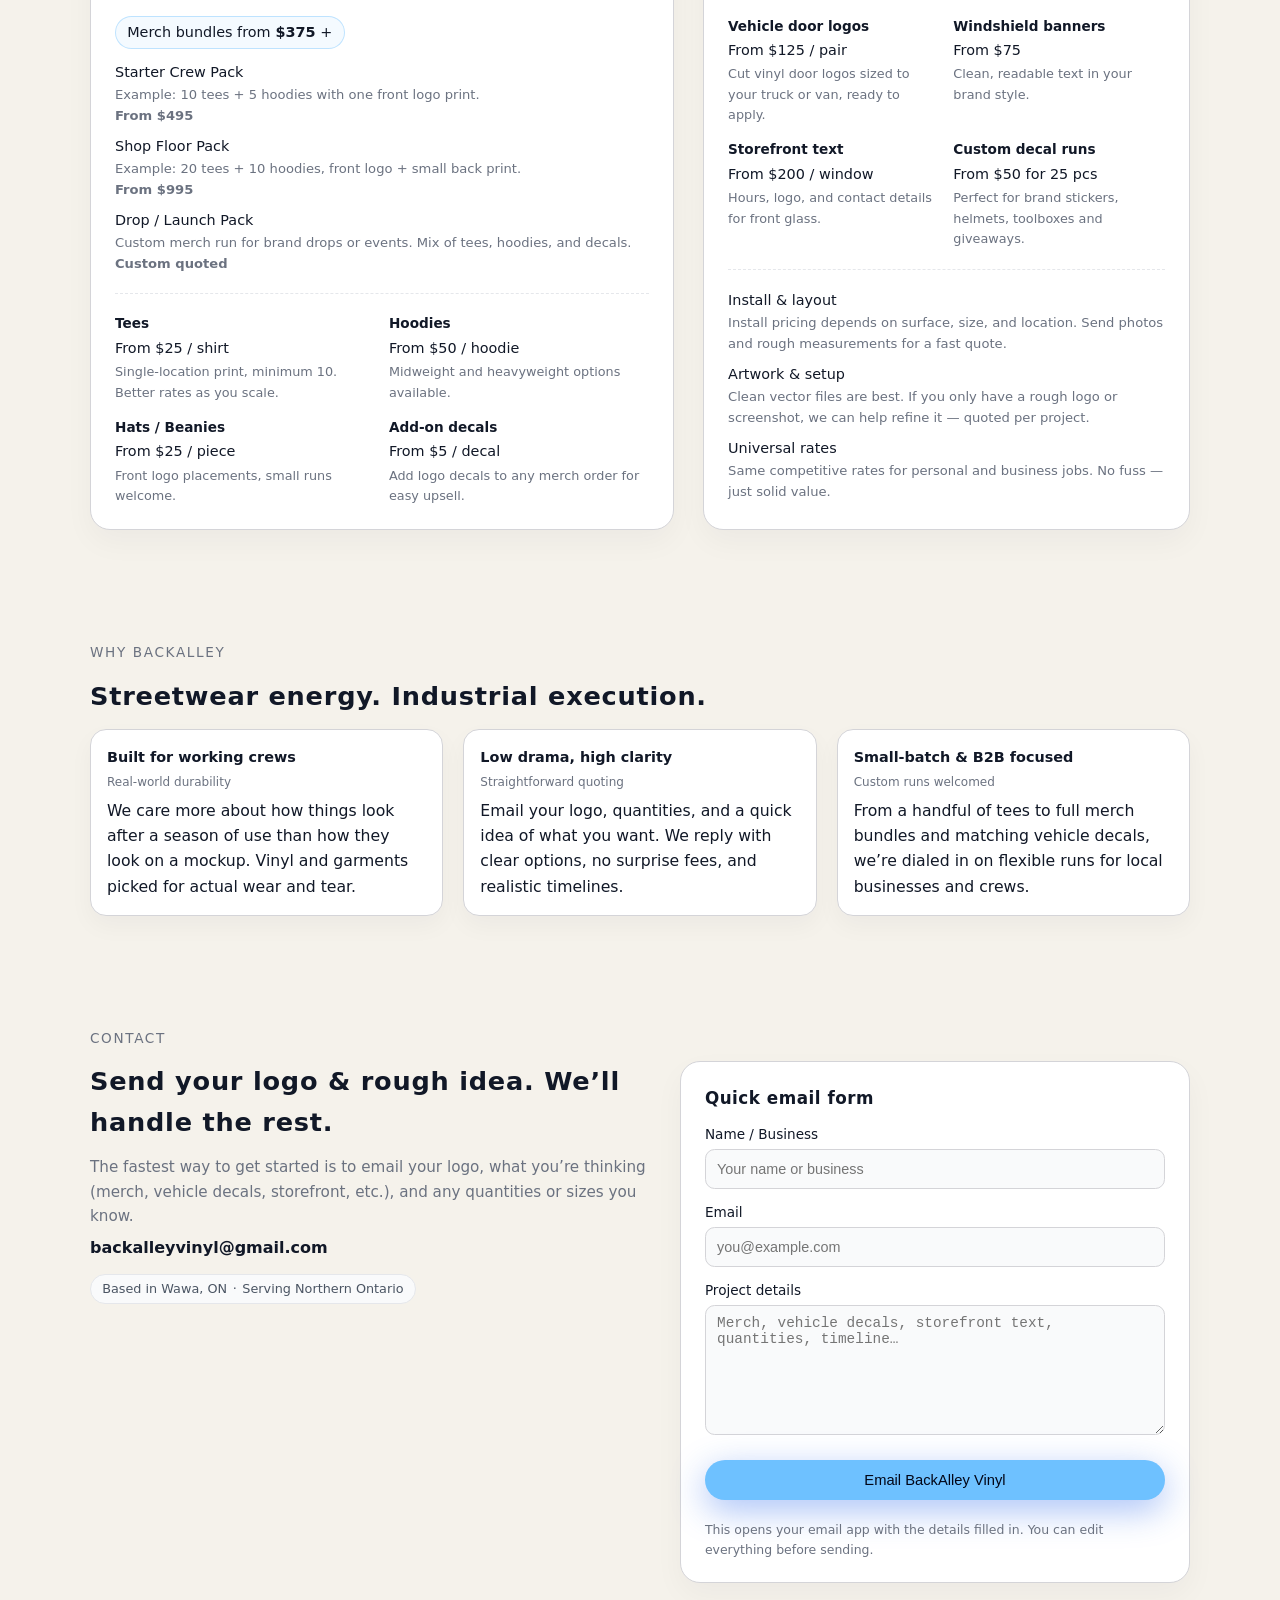
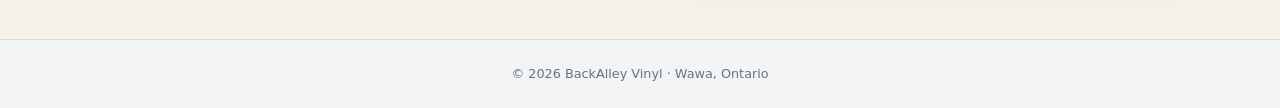
==== commit 9cee6965: "Enhance SEO with title and meta description Updated the title and added SEO meta description." ====
--- a/index.html
+++ b/index.html
@@ -3,7 +3,14 @@
 <head>
   <meta charset="UTF-8" />
   <meta name="viewport" content="width=device-width, initial-scale=1.0" />
-  <title>BackAlley Vinyl</title>
+  <title>BackAlley Vinyl · Vinyl, Merch & Decals in Wawa, Ontario</title>
+
+  <!-- SEO meta description -->
+  <meta
+    name="description"
+    content="BackAlley Vinyl is an independent vinyl and merch studio in Wawa, Ontario. Storefront text, fleet decals, branded workwear, and custom merch for real shops and crews."
+  />
+
   <style>
     :root {
       --primary: #6ec1ff;       /* Light Blue */
@@ -21,6 +28,10 @@
       padding: 0;
     }
 
+    html {
+      scroll-behavior: smooth; /* Smooth scroll for anchor links */
+    }
+
     body {
       font-family: system-ui, -apple-system, BlinkMacSystemFont, "Segoe UI", sans-serif;
       background: var(--background);
@@ -39,6 +50,14 @@
       text-decoration: none;
     }
 
+    a:focus-visible,
+    button:focus-visible,
+    input:focus-visible,
+    textarea:focus-visible {
+      outline: 2px solid var(--primary);
+      outline-offset: 2px;
+    }
+
     /* Layout helpers */
 
     .page {
@@ -49,6 +68,12 @@
 
     .section {
       padding: 3.5rem 1.5rem;
+    }
+
+    @media (max-width: 600px) {
+      .section {
+        padding: 2.5rem 1.2rem;
+      }
     }
 
     .section-inner {
@@ -85,6 +110,12 @@
       color: #f9fafb;
       padding: 3.5rem 1.5rem 3rem;
       border-bottom: 1px solid rgba(148, 163, 184, 0.3);
+    }
+
+    @media (max-width: 600px) {
+      .hero {
+        padding: 2.75rem 1.2rem 2.5rem;
+      }
     }
 
     .hero-inner {
@@ -284,6 +315,7 @@
       font-size: 0.86rem;
       color: var(--muted);
       margin-bottom: 1.5rem;
+      max-width: 44rem;
     }
 
     .pricing-grid {
@@ -311,6 +343,7 @@
       justify-content: space-between;
       align-items: baseline;
       margin-bottom: 0.4rem;
+      gap: 1rem;
     }
 
     .card-title {
@@ -322,6 +355,7 @@
       text-transform: uppercase;
       letter-spacing: 0.14em;
       color: var(--muted);
+      white-space: nowrap;
     }
 
     .card-sub {
@@ -801,7 +835,7 @@
             </div>
           </div>
 
-          <div class="card">
+          <div class="card" aria-label="Quick email form">
             <h3 class="card-title" style="margin-bottom: 0.8rem;">Quick email form</h3>
             <form action="mailto:backalleyvinyl@gmail.com" method="post" enctype="text/plain">
               <div>
